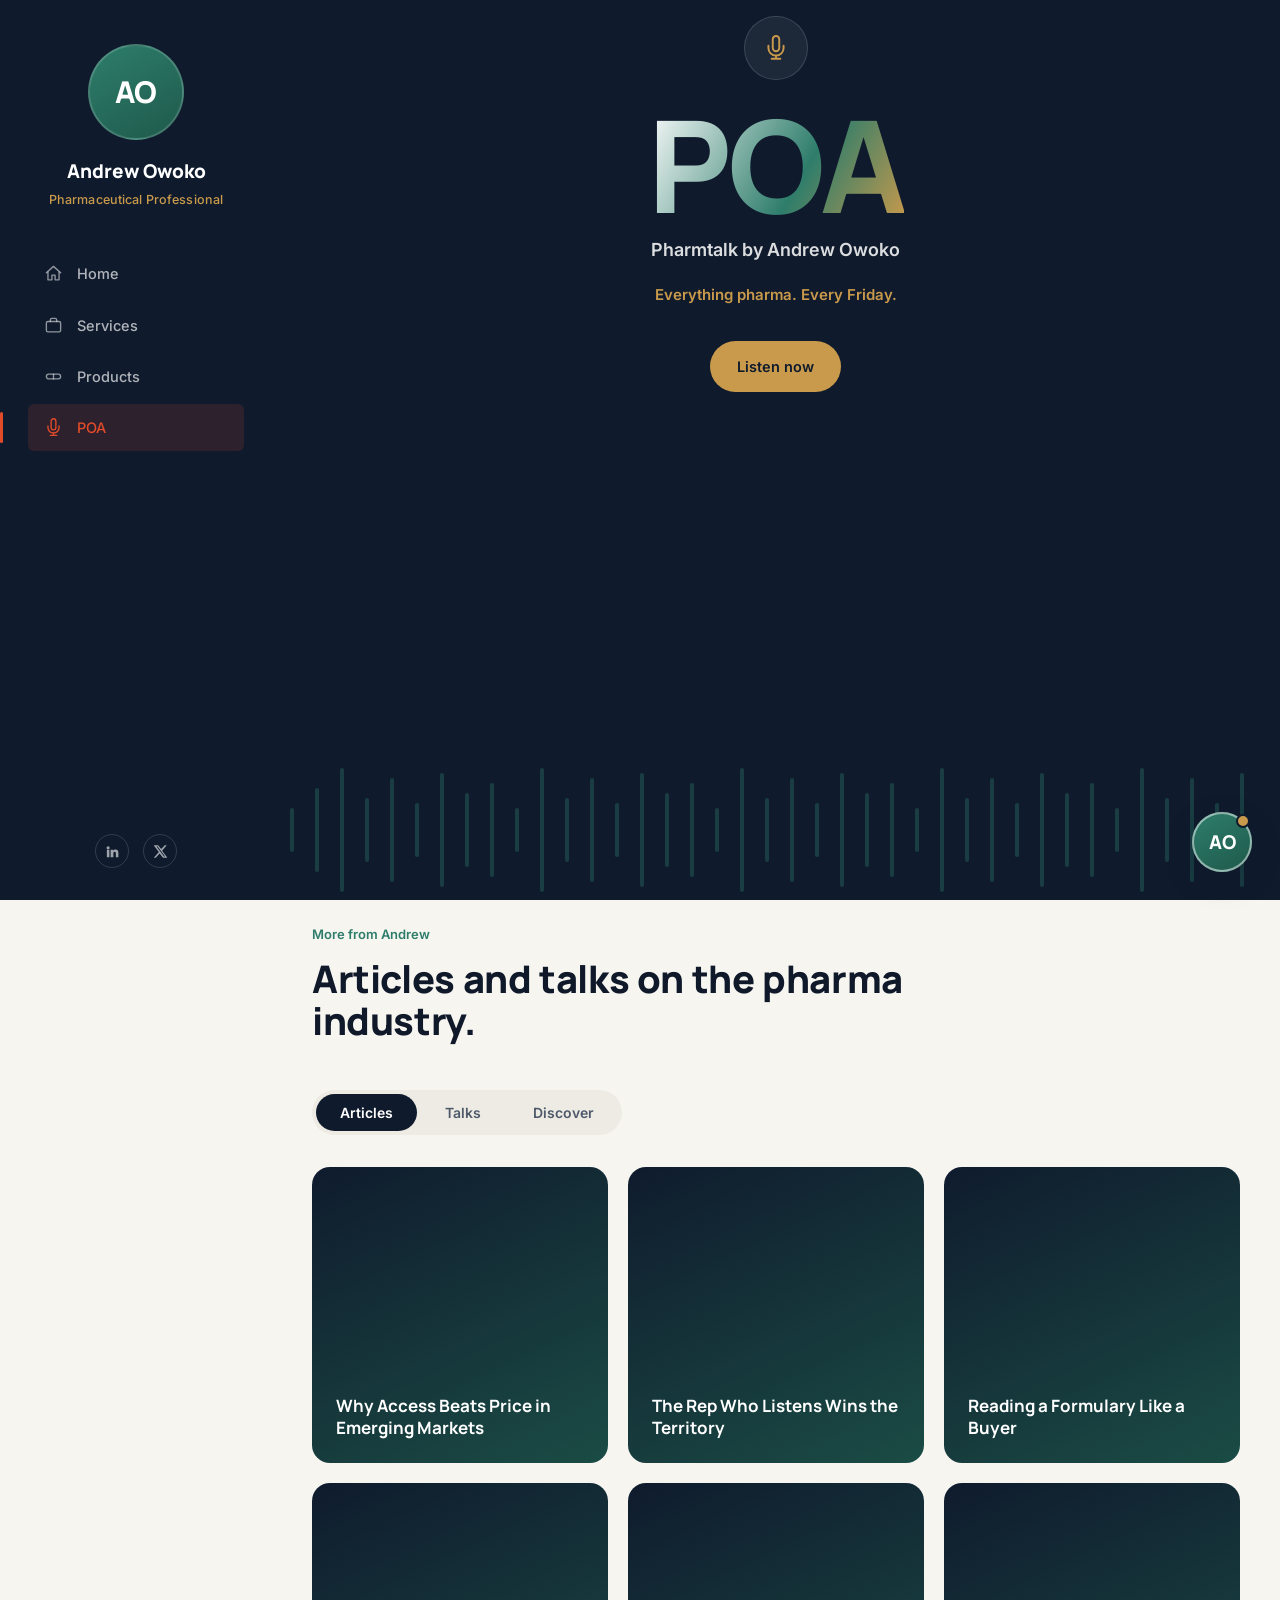
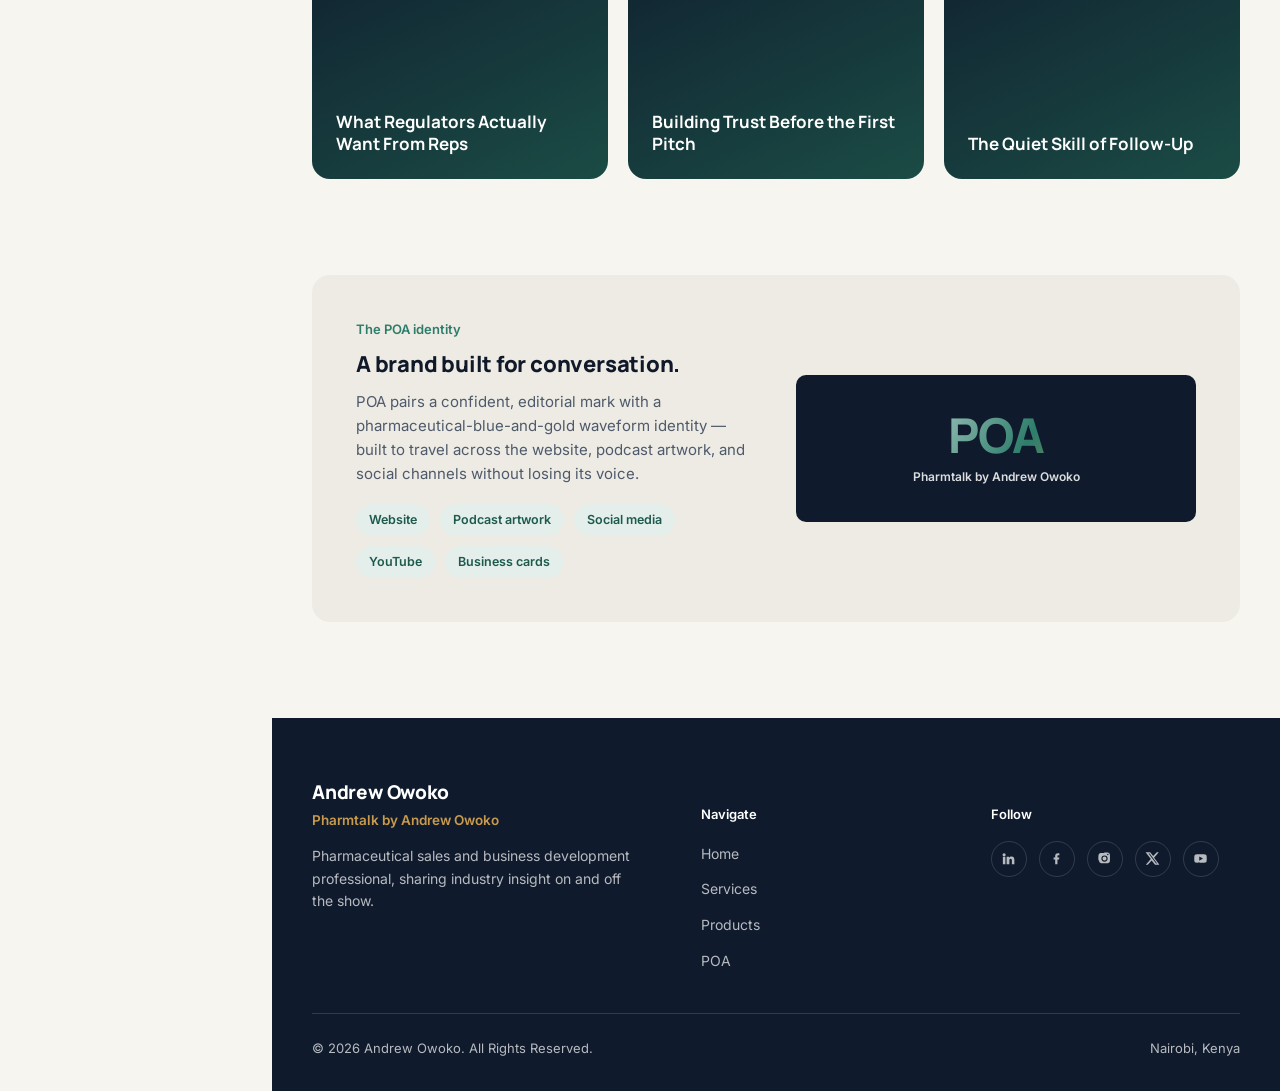
==== poa.html @ 9fa5f0b5 "first commit" ====
<!DOCTYPE html>
<html lang="en">
<head>
<meta charset="UTF-8">
<meta name="viewport" content="width=device-width, initial-scale=1.0">
<title>POA — Pharmtalk by Andrew Owoko</title>
<meta name="description" content="POA, Pharmtalk by Andrew Owoko — a weekly podcast on the pharmaceutical industry. Everything pharma, every Friday.">
<link rel="preconnect" href="https://fonts.googleapis.com">
<link rel="preconnect" href="https://fonts.gstatic.com" crossorigin>
<link href="https://fonts.googleapis.com/css2?family=Inter:wght@400;500;600;700&family=Manrope:wght@700;800&display=swap" rel="stylesheet">
<link rel="stylesheet" href="css/style.css">
</head>
<body>

<div class="app-shell">

  <header class="mobile-bar">
    <div class="mobile-id">
      <div class="avatar">AO</div>
      <span>Andrew Owoko</span>
    </div>
  </header>

  <aside class="sidebar">
    <div class="sidebar-profile">
      <div class="avatar">AO</div>
      <div class="sidebar-name">Andrew Owoko</div>
      <div class="sidebar-tagline">Pharmaceutical Professional</div>
    </div>
    <nav class="sidebar-nav" aria-label="Primary">
      <a href="index.html"><svg class="nav-icon" viewBox="0 0 24 24"><path d="M3 11l9-8 9 8"/><path d="M5 10v10h5v-6h4v6h5V10"/></svg>Home</a>
      <a href="services.html"><svg class="nav-icon" viewBox="0 0 24 24"><rect x="3" y="7" width="18" height="13" rx="2"/><path d="M8 7V5a2 2 0 012-2h4a2 2 0 012 2v2"/></svg>Services</a>
      <a href="products.html"><svg class="nav-icon" viewBox="0 0 24 24"><rect x="3" y="9" width="18" height="6" rx="3"/><line x1="12" y1="9" x2="12" y2="15"/></svg>Products</a>
      <a href="poa.html"><svg class="nav-icon" viewBox="0 0 24 24"><path d="M12 1a3 3 0 013 3v8a3 3 0 01-6 0V4a3 3 0 013-3z"/><path d="M19 10v2a7 7 0 01-14 0v-2M12 19v3M8 22h8"/></svg>POA</a>
    </nav>
    <div class="sidebar-foot">
      <a href="#" aria-label="LinkedIn"><svg viewBox="0 0 24 24" fill="currentColor"><path d="M4.98 3.5a2.5 2.5 0 11-.02 5.001A2.5 2.5 0 014.98 3.5zM3 9h4v12H3zM9 9h3.8v1.7h.05c.53-1 1.83-2.05 3.77-2.05 4.03 0 4.78 2.65 4.78 6.1V21h-4v-5.6c0-1.34-.02-3.07-1.87-3.07-1.87 0-2.16 1.46-2.16 2.97V21H9z"/></svg></a>
      <a href="#" aria-label="X"><svg viewBox="0 0 24 24" fill="currentColor"><path d="M18.9 2H22l-7.5 8.6L23 22h-7l-5.4-6.7L4.4 22H1.3l8-9.2L1 2h7.2l4.9 6.1L18.9 2zm-1.2 18h1.7L7.4 4H5.6l12.1 16z"/></svg></a>
    </div>
  </aside>

  <nav class="bottom-nav" aria-label="Primary mobile">
    <ul>
      <li><a href="index.html"><svg class="nav-icon" viewBox="0 0 24 24"><path d="M3 11l9-8 9 8"/><path d="M5 10v10h5v-6h4v6h5V10"/></svg><span>Home</span></a></li>
      <li><a href="services.html"><svg class="nav-icon" viewBox="0 0 24 24"><rect x="3" y="7" width="18" height="13" rx="2"/><path d="M8 7V5a2 2 0 012-2h4a2 2 0 012 2v2"/></svg><span>Services</span></a></li>
      <li><a href="products.html"><svg class="nav-icon" viewBox="0 0 24 24"><rect x="3" y="9" width="18" height="6" rx="3"/><line x1="12" y1="9" x2="12" y2="15"/></svg><span>Products</span></a></li>
      <li><a href="poa.html"><svg class="nav-icon" viewBox="0 0 24 24"><path d="M12 1a3 3 0 013 3v8a3 3 0 01-6 0V4a3 3 0 013-3z"/><path d="M19 10v2a7 7 0 01-14 0v-2M12 19v3M8 22h8"/></svg><span>POA</span></a></li>
    </ul>
  </nav>

  <div class="main-content">

    <!-- POA Hero -->
    <section class="poa-hero">
      <svg class="waveform-bg" viewBox="0 0 1000 140" preserveAspectRatio="none" aria-hidden="true">
        <g stroke="#2E7D6B" stroke-width="4" stroke-linecap="round">
          <line x1="20" y1="50" x2="20" y2="90"/><line x1="45" y1="30" x2="45" y2="110"/>
          <line x1="70" y1="10" x2="70" y2="130"/><line x1="95" y1="40" x2="95" y2="100"/>
          <line x1="120" y1="20" x2="120" y2="120"/><line x1="145" y1="45" x2="145" y2="95"/>
          <line x1="170" y1="15" x2="170" y2="125"/><line x1="195" y1="35" x2="195" y2="105"/>
          <line x1="220" y1="25" x2="220" y2="115"/><line x1="245" y1="50" x2="245" y2="90"/>
          <line x1="270" y1="10" x2="270" y2="130"/><line x1="295" y1="40" x2="295" y2="100"/>
          <line x1="320" y1="20" x2="320" y2="120"/><line x1="345" y1="45" x2="345" y2="95"/>
          <line x1="370" y1="15" x2="370" y2="125"/><line x1="395" y1="35" x2="395" y2="105"/>
          <line x1="420" y1="25" x2="420" y2="115"/><line x1="445" y1="50" x2="445" y2="90"/>
          <line x1="470" y1="10" x2="470" y2="130"/><line x1="495" y1="40" x2="495" y2="100"/>
          <line x1="520" y1="20" x2="520" y2="120"/><line x1="545" y1="45" x2="545" y2="95"/>
          <line x1="570" y1="15" x2="570" y2="125"/><line x1="595" y1="35" x2="595" y2="105"/>
          <line x1="620" y1="25" x2="620" y2="115"/><line x1="645" y1="50" x2="645" y2="90"/>
          <line x1="670" y1="10" x2="670" y2="130"/><line x1="695" y1="40" x2="695" y2="100"/>
          <line x1="720" y1="20" x2="720" y2="120"/><line x1="745" y1="45" x2="745" y2="95"/>
          <line x1="770" y1="15" x2="770" y2="125"/><line x1="795" y1="35" x2="795" y2="105"/>
          <line x1="820" y1="25" x2="820" y2="115"/><line x1="845" y1="50" x2="845" y2="90"/>
          <line x1="870" y1="10" x2="870" y2="130"/><line x1="895" y1="40" x2="895" y2="100"/>
          <line x1="920" y1="20" x2="920" y2="120"/><line x1="945" y1="45" x2="945" y2="95"/>
          <line x1="970" y1="15" x2="970" y2="125"/>
        </g>
      </svg>
      <div class="container reveal in">
        <div class="mic-badge">
          <svg viewBox="0 0 24 24" fill="none" stroke="currentColor" stroke-width="1.8" stroke-linecap="round" stroke-linejoin="round"><path d="M12 1a3 3 0 013 3v8a3 3 0 01-6 0V4a3 3 0 013-3z"/><path d="M19 10v2a7 7 0 01-14 0v-2M12 19v3M8 22h8"/></svg>
        </div>
        <div class="poa-mark">POA</div>
        <div class="poa-sub">Pharmtalk by Andrew Owoko</div>
        <div class="poa-tagline">Everything pharma. Every Friday.</div>
        <a href="#content-hub" class="btn btn-gold">Listen now</a>
      </div>
    </section>

    <!-- Articles & Talks -->
    <section class="content-hub" id="content-hub">
      <div class="container">
        <div class="section-head reveal">
          <span class="eyebrow">More from Andrew</span>
          <h2>Articles and talks on the pharma industry.</h2>
        </div>

        <div class="content-tabs" role="tablist" aria-label="Content type">
          <button class="tab-btn active" data-tab="articles" role="tab" aria-selected="true">Articles</button>
          <button class="tab-btn" data-tab="talks" role="tab" aria-selected="false">Talks</button>
          <button class="tab-btn" data-tab="discover" role="tab" aria-selected="false">Discover</button>
        </div>

        <div class="content-panel" data-panel="articles">
          <div class="content-grid">
            <button class="content-card" type="button"
              data-type="article"
              data-title="Why Access Beats Price in Emerging Markets"
              data-desc="A look at how distribution and relationships move more volume than a discount ever will, drawn from a decade of territory work across East Africa."
              data-link="#">
              <span>Why Access Beats Price in Emerging Markets</span>
            </button>
            <button class="content-card" type="button"
              data-type="article"
              data-title="The Rep Who Listens Wins the Territory"
              data-desc="Why the best pharmaceutical sales conversations start with a question, not a pitch — and how that habit compounds over a career."
              data-link="#">
              <span>The Rep Who Listens Wins the Territory</span>
            </button>
            <button class="content-card" type="button"
              data-type="article"
              data-title="Reading a Formulary Like a Buyer"
              data-desc="A practical breakdown of what procurement teams actually weigh when a new product comes up for review, and how to prepare for it."
              data-link="#">
              <span>Reading a Formulary Like a Buyer</span>
            </button>
            <button class="content-card" type="button"
              data-type="article"
              data-title="What Regulators Actually Want From Reps"
              data-desc="Common compliance missteps in the field, and a simple framework for staying well inside the lines without slowing down a launch."
              data-link="#">
              <span>What Regulators Actually Want From Reps</span>
            </button>
            <button class="content-card" type="button"
              data-type="article"
              data-title="Building Trust Before the First Pitch"
              data-desc="The groundwork that happens months before a product ever comes up in conversation with a healthcare provider."
              data-link="#">
              <span>Building Trust Before the First Pitch</span>
            </button>
            <button class="content-card" type="button"
              data-type="article"
              data-title="The Quiet Skill of Follow-Up"
              data-desc="Why disciplined, unglamorous follow-up outperforms charisma over a long enough sales cycle — and how to build the habit."
              data-link="#">
              <span>The Quiet Skill of Follow-Up</span>
            </button>
          </div>
        </div>

        <div class="content-panel" data-panel="talks" hidden>
          <div class="content-grid">
            <button class="content-card" type="button"
              data-type="video"
              data-title="Inside a Pharma Sales Call"
              data-desc="A walkthrough of what a real call with a healthcare provider looks like, from the opening question to the follow-up plan."
              data-link="https://www.youtube.com">
              <span>Inside a Pharma Sales Call</span>
            </button>
            <button class="content-card" type="button"
              data-type="video"
              data-title="Territory Planning, Step by Step"
              data-desc="How Andrew maps a territory from scratch — prioritizing accounts, setting a call cadence, and tracking what's working."
              data-link="https://www.youtube.com">
              <span>Territory Planning, Step by Step</span>
            </button>
            <button class="content-card" type="button"
              data-type="video"
              data-title="Talking to Skeptical Clinicians"
              data-desc="A candid conversation on handling pushback from healthcare providers without losing the relationship."
              data-link="https://www.youtube.com">
              <span>Talking to Skeptical Clinicians</span>
            </button>
            <button class="content-card" type="button"
              data-type="video"
              data-title="Launch Week: What Really Happens"
              data-desc="Behind the scenes of a product launch week — the planning, the surprises, and what Andrew would do differently next time."
              data-link="https://www.youtube.com">
              <span>Launch Week: What Really Happens</span>
            </button>
            <button class="content-card" type="button"
              data-type="video"
              data-title="Objection Handling in the Field"
              data-desc="Role-played objections and honest responses, recorded live with a guest sales trainer from the pharma industry."
              data-link="https://www.youtube.com">
              <span>Objection Handling in the Field</span>
            </button>
            <button class="content-card" type="button"
              data-type="video"
              data-title="A Year in Pharma Sales"
              data-desc="Andrew reflects on a full year of territory work — the numbers, the lessons, and what changes heading into next year."
              data-link="https://www.youtube.com">
              <span>A Year in Pharma Sales</span>
            </button>
          </div>
        </div>

        <div class="content-panel" data-panel="discover" hidden>
          <div class="content-grid">
            <button class="content-card" type="button"
              data-type="discover"
              data-title="The Making of Pharmtalk"
              data-desc="How a weekly conversation about pharmaceutical sales turned into POA — the idea, the first episode, and what's changed since."
              data-link="#">
              <span>The Making of Pharmtalk</span>
            </button>
            <button class="content-card" type="button"
              data-type="discover"
              data-title="Meet the Guests"
              data-desc="A running list of the clinicians, distributors, and industry leaders who've joined Andrew on the show so far."
              data-link="#">
              <span>Meet the Guests</span>
            </button>
            <button class="content-card" type="button"
              data-type="discover"
              data-title="Behind the Mic"
              data-desc="A look at how each episode comes together — from topic selection to recording to what gets left on the cutting room floor."
              data-link="#">
              <span>Behind the Mic</span>
            </button>
            <button class="content-card" type="button"
              data-type="discover"
              data-title="Listener Questions, Answered"
              data-desc="Andrew responds to the questions that come in most often from listeners working in pharmaceutical sales themselves."
              data-link="#">
              <span>Listener Questions, Answered</span>
            </button>
            <button class="content-card" type="button"
              data-type="discover"
              data-title="POA Community Highlights"
              data-desc="Notable conversations and moments shared by the POA community across LinkedIn and X over the past few months."
              data-link="#">
              <span>POA Community Highlights</span>
            </button>
            <button class="content-card" type="button"
              data-type="discover"
              data-title="What's Next for POA"
              data-desc="A preview of upcoming topics, guests, and formats Andrew is planning to bring to the show."
              data-link="#">
              <span>What's Next for POA</span>
            </button>
          </div>
        </div>
      </div>
    </section>

    <!-- Branding -->
    <section style="padding-top:0;">
      <div class="container">
        <div class="brand-panel reveal">
          <div>
            <span class="eyebrow">The POA identity</span>
            <h3>A brand built for conversation.</h3>
            <p>POA pairs a confident, editorial mark with a pharmaceutical-blue-and-gold waveform identity — built to travel across the website, podcast artwork, and social channels without losing its voice.</p>
            <div class="brand-channels">
              <span>Website</span><span>Podcast artwork</span><span>Social media</span><span>YouTube</span><span>Business cards</span>
            </div>
          </div>
          <div class="brand-mark-block">
            <div class="poa-mark">POA</div>
            <div class="poa-sub">Pharmtalk by Andrew Owoko</div>
          </div>
        </div>
      </div>
    </section>

  </div>
</div>

<footer class="site-footer">
  <div class="container">
    <div class="footer-grid">
      <div class="footer-brand">
        <h3>Andrew Owoko</h3>
        <span class="footer-poa">Pharmtalk by Andrew Owoko</span>
        <p>Pharmaceutical sales and business development professional, sharing industry insight on and off the show.</p>
      </div>
      <div class="footer-col">
        <h5>Navigate</h5>
        <ul>
          <li><a href="index.html">Home</a></li>
          <li><a href="services.html">Services</a></li>
          <li><a href="products.html">Products</a></li>
          <li><a href="poa.html">POA</a></li>
        </ul>
      </div>
      <div class="footer-col">
        <h5>Follow</h5>
        <div class="footer-social">
          <a href="#" aria-label="LinkedIn"><svg viewBox="0 0 24 24" fill="currentColor"><path d="M4.98 3.5a2.5 2.5 0 11-.02 5.001A2.5 2.5 0 014.98 3.5zM3 9h4v12H3zM9 9h3.8v1.7h.05c.53-1 1.83-2.05 3.77-2.05 4.03 0 4.78 2.65 4.78 6.1V21h-4v-5.6c0-1.34-.02-3.07-1.87-3.07-1.87 0-2.16 1.46-2.16 2.97V21H9z"/></svg></a>
          <a href="#" aria-label="Facebook"><svg viewBox="0 0 24 24" fill="currentColor"><path d="M13.5 21v-7.5H16l.5-3.2h-3V8.2c0-.93.26-1.56 1.6-1.56H16.6V3.8C16.3 3.76 15.3 3.68 14.1 3.68c-2.5 0-4.2 1.53-4.2 4.33v2.3H7.3v3.2h2.6V21z"/></svg></a>
          <a href="#" aria-label="Instagram"><svg viewBox="0 0 24 24" fill="currentColor"><path d="M12 2.2c2.7 0 3 0 4.1.06 1 .05 1.7.2 2.1.36.5.2.9.44 1.3.85.4.4.65.8.85 1.3.16.4.32 1.06.36 2.1.06 1.1.06 1.4.06 4.1s0 3-.06 4.1c-.05 1-.2 1.7-.36 2.1-.2.5-.44.9-.85 1.3-.4.4-.8.65-1.3.85-.4.16-1.06.32-2.1.36-1.1.06-1.4.06-4.1.06s-3 0-4.1-.06c-1-.05-1.7-.2-2.1-.36-.5-.2-.9-.44-1.3-.85-.4-.4-.65-.8-.85-1.3-.16-.4-.32-1.06-.36-2.1C2.2 15 2.2 14.7 2.2 12s0-3 .06-4.1c.05-1 .2-1.7.36-2.1.2-.5.44-.9.85-1.3.4-.4.8-.65 1.3-.85.4-.16 1.06-.32 2.1-.36C7.9 3.2 8.2 3.2 11 3.2zM12 7a5 5 0 100 10 5 5 0 000-10zm0 8.2a3.2 3.2 0 110-6.4 3.2 3.2 0 010 6.4zm5.2-8.4a1.17 1.17 0 100-2.33 1.17 1.17 0 000 2.33z"/></svg></a>
          <a href="#" aria-label="X"><svg viewBox="0 0 24 24" fill="currentColor"><path d="M18.9 2H22l-7.5 8.6L23 22h-7l-5.4-6.7L4.4 22H1.3l8-9.2L1 2h7.2l4.9 6.1L18.9 2zm-1.2 18h1.7L7.4 4H5.6l12.1 16z"/></svg></a>
          <a href="#" aria-label="YouTube"><svg viewBox="0 0 24 24" fill="currentColor"><path d="M22 12s0-3.3-.4-4.8c-.24-.86-.9-1.53-1.76-1.77C18.3 5 12 5 12 5s-6.3 0-7.84.42c-.86.24-1.52.91-1.76 1.77C2 8.7 2 12 2 12s0 3.3.4 4.8c.24.86.9 1.5 1.76 1.75C5.7 19 12 19 12 19s6.3 0 7.84-.43a2.4 2.4 0 001.76-1.76C22 15.3 22 12 22 12zM10 15.4V8.6l6 3.4z"/></svg></a>
        </div>
      </div>
    </div>
    <div class="footer-bottom">
      <span>© 2026 Andrew Owoko. All Rights Reserved.</span>
      <span>Nairobi, Kenya</span>
    </div>
  </div>
</footer>


<!-- Chat with Andrew -->
<button class="chat-bubble" data-chat-open aria-haspopup="dialog" aria-label="Chat with Andrew">
  <div class="avatar">AO</div>
  <span class="chat-bubble-dot" aria-hidden="true"></span>
</button>

<div class="chat-modal-backdrop" data-chat-backdrop>
  <div class="chat-modal" role="dialog" aria-modal="true" aria-label="Contact Andrew Owoko">
    <div class="chat-modal-header">
      <div class="avatar">AO</div>
      <div class="chat-modal-id">
        <div class="name">Andrew Owoko</div>
        <div class="status">Online</div>
      </div>
      <button class="chat-modal-close" data-chat-close aria-label="Close chat">
        <svg viewBox="0 0 24 24" fill="none" stroke="currentColor" stroke-width="2" stroke-linecap="round"><path d="M6 6l12 12M18 6L6 18"/></svg>
      </button>
    </div>
    <div class="chat-modal-body">
      <div class="chat-typing" data-chat-typing><span></span><span></span><span></span></div>
      <div class="chat-message" data-chat-message>Hi there, I trust you are well. Thank you for contacting Andrew Owoko.</div>
      <div class="chat-actions" data-chat-actions>
        <a class="chat-action" href="tel:+254700000000">
          <span class="chat-action-icon"><svg viewBox="0 0 24 24"><path d="M22 16.9v3a2 2 0 01-2.2 2 19.8 19.8 0 01-8.6-3.1 19.5 19.5 0 01-6-6A19.8 19.8 0 012.1 4.2 2 2 0 014.1 2h3a2 2 0 012 1.7c.1 1 .3 2 .6 2.9a2 2 0 01-.4 2.1L8.1 9.9a16 16 0 006 6l1.2-1.2a2 2 0 012.1-.4c.9.3 1.9.5 2.9.6a2 2 0 011.7 2z"/></svg></span>
          Call me
        </a>
        <a class="chat-action" href="mailto:malwike.tech@gmail.com">
          <span class="chat-action-icon"><svg viewBox="0 0 24 24"><rect x="2" y="4" width="20" height="16" rx="2"/><path d="M2 7l10 6 10-6"/></svg></span>
          Email me
        </a>
        <a class="chat-action" href="https://wa.me/254700000000" target="_blank" rel="noopener">
          <span class="chat-action-icon"><svg viewBox="0 0 24 24"><path d="M21 11.5a8.5 8.5 0 01-12.4 7.6L3 20l1-5.4A8.5 8.5 0 1121 11.5z"/><path d="M8.5 9.5c.3 2.8 2.7 5.2 5.5 5.5"/></svg></span>
          WhatsApp me
        </a>
      </div>
    </div>
  </div>
</div>

<!-- Article / Talk modal -->
<div class="content-modal-backdrop" data-content-backdrop>
  <div class="content-modal" role="dialog" aria-modal="true" aria-label="Content details">
    <button class="content-modal-close" data-content-close aria-label="Close">
      <svg viewBox="0 0 24 24" fill="none" stroke="currentColor" stroke-width="2" stroke-linecap="round"><path d="M6 6l12 12M18 6L6 18"/></svg>
    </button>
    <div class="content-modal-media">
      <svg viewBox="0 0 24 24" fill="none" stroke="currentColor" stroke-width="1.4" stroke-linecap="round" stroke-linejoin="round"><path d="M12 1a3 3 0 013 3v8a3 3 0 01-6 0V4a3 3 0 013-3z"/><path d="M19 10v2a7 7 0 01-14 0v-2M12 19v3M8 22h8"/></svg>
    </div>
    <div class="content-modal-body">
      <span class="content-modal-tag" data-content-tag></span>
      <h3 data-content-title></h3>
      <p data-content-desc></p>
      <a class="btn btn-primary" data-content-link href="#" target="_blank" rel="noopener"><span data-content-cta></span></a>
    </div>
  </div>
</div>

<script src="js/script.js"></script>
</body>
</html>
---- css/style.css ----
/* =========================================================
   Andrew Owoko — Personal Brand Portfolio
   Design tokens
   ========================================================= */
:root{
  --navy: #0F1B2D;
  --navy-soft: #16273F;
  --paper: #F6F5F0;
  --paper-dim: #EDEBE3;
  --ink: #10192A;
  --ink-soft: #4E5A6B;
  --ink-faint: #8A93A3;
  --teal: #2E7D6B;
  --teal-deep: #1E5A4C;
  --teal-tint: #E4EFEC;
  --gold: #C99A4B;
  --gold-tint: #F3E7D2;
  --active: #E14B2A;
  --line: #E1DED4;
  --line-on-navy: rgba(255,255,255,.14);
  --white: #FFFFFF;

  --font-display: 'Manrope', -apple-system, BlinkMacSystemFont, sans-serif;
  --font-body: 'Inter', -apple-system, BlinkMacSystemFont, sans-serif;

  --nav-w: 272px;
  --radius-s: 6px;
  --radius-m: 10px;
  --radius-l: 18px;
  --shadow-card: 0 1px 2px rgba(16,25,42,.04), 0 8px 24px rgba(16,25,42,.06);
  --ease: cubic-bezier(.4,0,.2,1);
}

*, *::before, *::after{ box-sizing: border-box; }
html{ scroll-behavior: smooth; }
@media (prefers-reduced-motion: reduce){
  html{ scroll-behavior: auto; }
  *, *::before, *::after{ animation-duration: 0.01ms !important; animation-iteration-count: 1 !important; transition-duration: 0.01ms !important; }
}

body{
  margin: 0;
  background: var(--paper);
  color: var(--ink);
  font-family: var(--font-body);
  font-size: 16px;
  line-height: 1.6;
  -webkit-font-smoothing: antialiased;
}

img{ max-width: 100%; display: block; }
a{ color: inherit; text-decoration: none; }
ul{ list-style: none; margin: 0; padding: 0; }
button{ font-family: inherit; cursor: pointer; }
h1,h2,h3,h4{
  font-family: var(--font-display);
  font-weight: 800;
  line-height: 1.12;
  margin: 0;
  letter-spacing: -0.01em;
}
p{ margin: 0; }

:focus-visible{
  outline: 2px solid var(--teal);
  outline-offset: 3px;
}

.container{
  max-width: 1120px;
  margin: 0 auto;
  padding: 0 40px;
}

/* =========================================================
   Layout shell: right-hand sidebar + content column
   ========================================================= */
.app-shell{
  min-height: 100vh;
}

.main-content{
  margin-left: var(--nav-w);
}

/* ---------- Sidebar ---------- */
.sidebar{
  position: fixed;
  top: 0;
  left: 0;
  width: var(--nav-w);
  height: 100vh;
  background: var(--navy);
  color: var(--white);
  display: flex;
  flex-direction: column;
  align-items: center;
  padding: 44px 28px 32px;
  z-index: 200;
}

.sidebar-profile{
  text-align: center;
  margin-bottom: 40px;
}

.avatar{
  width: 96px;
  height: 96px;
  border-radius: 50%;
  margin: 0 auto 16px;
  background: linear-gradient(150deg, var(--teal) 0%, var(--teal-deep) 100%);
  display: flex;
  align-items: center;
  justify-content: center;
  font-family: var(--font-display);
  font-weight: 800;
  font-size: 30px;
  color: var(--white);
  border: 2px solid rgba(255,255,255,.16);
  overflow: hidden;
}
.avatar img{ width: 100%; height: 100%; object-fit: cover; }

.sidebar-name{
  font-family: var(--font-display);
  font-weight: 800;
  font-size: 19px;
  margin-bottom: 4px;
}
.sidebar-tagline{
  font-size: 12.5px;
  color: var(--gold);
  font-weight: 500;
  letter-spacing: .01em;
}

.sidebar-nav{
  width: 100%;
  display: flex;
  flex-direction: column;
  gap: 4px;
}
.sidebar-nav a{
  display: flex;
  align-items: center;
  gap: 14px;
  padding: 12px 16px;
  border-radius: var(--radius-s);
  font-family: var(--font-body);
  font-size: 14.5px;
  font-weight: 500;
  color: rgba(255,255,255,.68);
  transition: background .2s var(--ease), color .2s var(--ease);
  position: relative;
}
.sidebar-nav a:hover{
  color: var(--white);
  background: rgba(255,255,255,.06);
}
.sidebar-nav a.active{
  color: var(--active);
  background: rgba(225,75,42,.14);
}
.sidebar-nav a.active::before{
  content: "";
  position: absolute;
  left: -28px;
  top: 8px;
  bottom: 8px;
  width: 3px;
  background: var(--active);
  border-radius: 2px;
}
.sidebar-nav .nav-icon{
  width: 19px; height: 19px;
  flex-shrink: 0;
  stroke: currentColor;
  fill: none;
  stroke-width: 1.7;
  stroke-linecap: round;
  stroke-linejoin: round;
  opacity: .8;
}
.sidebar-nav a.active .nav-icon{ stroke: var(--active); opacity: 1; }

.sidebar-foot{
  margin-top: auto;
  padding-top: 28px;
  display: flex;
  gap: 14px;
}
.sidebar-foot a{
  width: 34px; height: 34px;
  border-radius: 50%;
  border: 1px solid var(--line-on-navy);
  display: flex; align-items: center; justify-content: center;
  color: rgba(255,255,255,.6);
  transition: all .2s var(--ease);
}
.sidebar-foot a:hover{
  color: var(--white);
  border-color: var(--teal);
  background: rgba(46,125,107,.2);
}
.sidebar-foot svg{ width: 15px; height: 15px; }

/* ---------- Mobile top bar ---------- */
.mobile-bar{
  display: none;
  position: fixed;
  top: 0; left: 0; right: 0;
  height: 64px;
  background: var(--navy);
  color: var(--white);
  align-items: center;
  justify-content: space-between;
  padding: 0 20px;
  z-index: 250;
}
.mobile-bar .mobile-id{
  display: flex; align-items: center; gap: 10px;
  font-size: 14px; font-weight: 600;
}
.mobile-bar .avatar{
  width: 34px; height: 34px; font-size: 13px; margin: 0;
}
.mobile-bar .sidebar-tagline{ display: none; }

/* ---------- Mobile static bottom navigation ---------- */
.bottom-nav{
  display: none;
  position: fixed;
  left: 0; right: 0; bottom: 0;
  background: var(--navy);
  border-top: 1px solid var(--line-on-navy);
  z-index: 250;
  padding-bottom: env(safe-area-inset-bottom, 0);
}
.bottom-nav ul{
  display: flex;
  justify-content: space-around;
  align-items: center;
  width: 100%;
  padding: 6px 6px 0;
}
.bottom-nav a{
  display: flex;
  flex-direction: column;
  align-items: center;
  justify-content: center;
  gap: 4px;
  padding: 8px 14px 12px;
  color: rgba(255,255,255,.6);
  font-family: var(--font-body);
  font-size: 11px;
  font-weight: 600;
  letter-spacing: .01em;
}
.bottom-nav a.active{ color: var(--active); }
.bottom-nav .nav-icon{
  width: 21px; height: 21px;
  stroke: currentColor;
  fill: none;
  stroke-width: 1.7;
  stroke-linecap: round;
  stroke-linejoin: round;
}
.bottom-nav a.active .nav-icon{ stroke: var(--active); }

@media (max-width: 900px){
  .mobile-bar{ display: flex; }
  .bottom-nav{ display: block; }
  .sidebar{ display: none; }
  .main-content{ margin-left: 0; padding-top: 64px; padding-bottom: 78px; }
}

/* =========================================================
   Buttons
   ========================================================= */
.btn{
  display: inline-flex;
  align-items: center;
  gap: 8px;
  padding: 13px 26px;
  border-radius: 999px;
  font-size: 14.5px;
  font-weight: 600;
  border: 1px solid transparent;
  transition: transform .2s var(--ease), background .2s var(--ease), border-color .2s var(--ease), color .2s var(--ease);
  white-space: nowrap;
}
.btn:hover{ transform: translateY(-2px); }
.btn-primary{
  background: var(--teal);
  color: var(--white);
}
.btn-primary:hover{ background: var(--teal-deep); }
.btn-ghost{
  background: transparent;
  border-color: var(--line-on-navy);
  color: var(--white);
}
.btn-ghost:hover{ border-color: var(--white); }
.btn-ghost.on-light{
  border-color: var(--line);
  color: var(--ink);
}
.btn-ghost.on-light:hover{ border-color: var(--ink); }
.btn-gold{
  background: var(--gold);
  color: var(--navy);
}
.btn-gold:hover{ background: #b8863a; }
.btn-sm{ padding: 9px 18px; font-size: 13px; }

/* =========================================================
   Eyebrow / section heading pattern
   ========================================================= */
.eyebrow{
  font-size: 13px;
  font-weight: 600;
  color: var(--teal);
  margin-bottom: 12px;
  display: block;
}
.eyebrow.on-navy{ color: var(--gold); }

.section-head{
  max-width: 620px;
  margin-bottom: 48px;
}
.section-head h2{ font-size: clamp(28px, 3.4vw, 38px); margin-bottom: 14px; }
.section-head p{ color: var(--ink-soft); font-size: 16.5px; }

section{ padding: 96px 0; }
.about-section{ padding: 24px 0 56px; }

/* =========================================================
   Reveal-on-scroll (single orchestrated pattern)
   ========================================================= */
.reveal{
  opacity: 0;
  transform: translateY(18px);
  transition: opacity .7s var(--ease), transform .7s var(--ease);
}
.reveal.in{ opacity: 1; transform: translateY(0); }

/* =========================================================
   HOME — Hero
   ========================================================= */
.hero{
  background: var(--navy);
  color: var(--white);
  position: relative;
  overflow: hidden;
  padding: 16px 0 48px;
  display: flex;
  flex-direction: column;
  justify-content: flex-start;
  box-sizing: border-box;
}
@media (max-width: 900px){
  .hero{
    background:
      radial-gradient(circle at 82% 14%, rgba(46,125,107,.55), transparent 46%),
      radial-gradient(circle at 8% 88%, rgba(201,154,75,.26), transparent 42%),
      linear-gradient(165deg, #16273f 0%, #0f1b2d 60%, #0a141f 100%);
    background-size: cover;
    background-position: center;
    padding: 6px 0 14px;
  }
}
.hero::after{
  content: "";
  position: absolute;
  left: -10%; bottom: -30%;
  width: 60%; height: 80%;
  background: radial-gradient(circle, rgba(46,125,107,.35), transparent 70%);
  pointer-events: none;
}
.hero-grid{
  position: relative;
  z-index: 1;
  display: grid;
  grid-template-columns: 1.15fr .85fr;
  gap: 56px;
  align-items: start;
}
@media (max-width: 900px){
  .hero-grid{
    display: flex;
    flex-wrap: wrap;
    align-items: flex-start;
    gap: 14px;
  }
  .hero-copy{ flex: 1; min-width: 0; }
}
.hero-portrait-group{
  display: flex;
  flex-direction: column;
  gap: 18px;
}
@media (max-width: 900px){
  .hero-portrait-group{ display: none; }
}
.hero-kicker{
  font-size: 13px;
  font-weight: 600;
  color: var(--gold);
  margin-bottom: 18px;
}
.hero h1{
  font-size: clamp(38px, 5vw, 58px);
  margin-bottom: 20px;
}
.hero h1 em{
  font-style: normal;
  color: var(--teal);
  -webkit-text-fill-color: currentColor;
}
.hero-lede{
  font-size: 18px;
  color: rgba(255,255,255,.72);
  max-width: 520px;
  margin-bottom: 24px;
}
/* CTA "tablet" — three medicinal-colored segments in one row */
.cta-tablet{
  display: flex;
  border-radius: 999px;
  overflow: hidden;
  box-shadow: 0 12px 30px rgba(0,0,0,.28);
  width: 100%;
}
.hero-ctas-mobile{ display: none; }
.hero-avatar-mobile{ display: none; }
@media (max-width: 900px){
  .hero-ctas-mobile{
    display: flex;
    flex-basis: 100%;
    margin-top: 6px;
  }
}
.med-pill-btn{
  flex: 1;
  text-align: center;
  padding: 15px 8px;
  font-family: var(--font-body);
  font-size: 12.5px;
  font-weight: 700;
  letter-spacing: .01em;
  white-space: nowrap;
  overflow: hidden;
  text-overflow: ellipsis;
  border-right: 1px solid rgba(255,255,255,.2);
  transition: filter .2s var(--ease);
}
.med-pill-btn:last-child{ border-right: none; }
.med-pill-btn:hover{ filter: brightness(1.08); }
.med-teal{ background: var(--teal); color: var(--white); }
.med-blue{ background: #3E6FA8; color: var(--white); }
.med-cream{ background: var(--gold-tint); color: var(--navy); }
.hero-pulse{
  height: 60px;
  margin-bottom: 8px;
}
.hero-pulse svg{ width: 100%; height: 100%; display: block; }
.pulse-path{
  fill: none;
  stroke: var(--teal);
  stroke-width: 2;
  stroke-linecap: round;
  stroke-linejoin: round;
  stroke-dasharray: 900;
  stroke-dashoffset: 900;
  animation: draw 2.4s var(--ease) .3s forwards;
}
@keyframes draw{ to{ stroke-dashoffset: 0; } }

.hero-portrait{
  position: relative;
  justify-self: center;
  margin-top: 4px;
}

.portrait-frame{
  width: 300px;
  height: 360px;
  border-radius: var(--radius-l);
  background: linear-gradient(155deg, var(--teal) 0%, var(--navy-soft) 65%);
  border: 1px solid var(--line-on-navy);
  display: flex;
  align-items: center;
  justify-content: center;
  position: relative;
  overflow: hidden;
}
.portrait-frame .initials{
  font-family: var(--font-display);
  font-weight: 800;
  font-size: 96px;
  color: rgba(255,255,255,.9);
}
.portrait-tag{
  position: absolute;
  left: -18px;
  bottom: 28px;
  background: var(--paper);
  color: var(--ink);
  padding: 14px 18px;
  border-radius: var(--radius-m);
  box-shadow: var(--shadow-card);
  font-size: 13px;
  font-weight: 600;
  display: flex;
  align-items: center;
  gap: 10px;
}
.portrait-tag .dot{
  width: 8px; height: 8px; border-radius: 50%;
  background: var(--teal);
}

/* Stats strip */
.stats-strip{
  background: var(--paper);
  border-bottom: 1px solid var(--line);
}
.stats-grid{
  display: grid;
  grid-template-columns: repeat(4, 1fr);
  gap: 32px;
  padding: 32px 0;
}
.stat{
  text-align: left;
  border-left: 2px solid var(--line);
  padding-left: 18px;
}
.stat-num{
  font-family: var(--font-display);
  font-weight: 800;
  font-size: 38px;
  color: var(--navy);
  display: block;
}
.stat-label{
  font-size: 13.5px;
  color: var(--ink-soft);
  margin-top: 4px;
}

/* About */
.about-grid{
  display: grid;
  grid-template-columns: .8fr 1.2fr;
  gap: 64px;
  align-items: start;
}
.about-card{
  background: var(--white);
  border: 1px solid var(--line);
  border-radius: var(--radius-l);
  padding: 32px;
}
.about-card h3{ font-size: 18px; margin-bottom: 6px; }
.about-card p{ color: var(--ink-soft); font-size: 14.5px; }
.about-list{ display: flex; flex-direction: column; gap: 22px; }
.about-list li{ display: flex; gap: 16px; }
.about-list .num{
  font-family: var(--font-display);
  font-weight: 800;
  color: var(--teal);
  font-size: 15px;
  min-width: 26px;
}
.about-list h4{ font-size: 15.5px; margin-bottom: 4px; }
.about-list p{ color: var(--ink-soft); font-size: 14.5px; }

.about-body p + p{ margin-top: 16px; }
.about-body p{ color: var(--ink-soft); font-size: 16px; }

/* Preview band linking to POA */
.poa-preview{
  background: var(--navy);
  color: var(--white);
  border-radius: var(--radius-l);
  padding: 48px;
  display: grid;
  grid-template-columns: 1fr auto;
  align-items: center;
  gap: 24px;
  position: relative;
  overflow: hidden;
}
.poa-preview .waveform{
  position: absolute;
  right: 24px; bottom: 0; top: 0;
  width: 40%;
  opacity: .5;
}
.poa-preview h3{ font-size: 26px; margin-bottom: 10px; }
.poa-preview p{ color: rgba(255,255,255,.68); max-width: 420px; }

/* =========================================================
   SERVICES page
   ========================================================= */
.page-hero{
  background: var(--navy);
  color: var(--white);
  padding: 16px 0 72px;
  min-height: 100vh;
  display: flex;
  flex-direction: column;
  justify-content: flex-start;
  box-sizing: border-box;
}
.page-hero .eyebrow{ color: var(--gold); }
.page-hero h1{ font-size: clamp(32px, 4.2vw, 46px); margin-bottom: 16px; max-width: 700px; }
.page-hero p{ color: rgba(255,255,255,.7); max-width: 560px; font-size: 17px; }

.services-grid{
  display: grid;
  grid-template-columns: repeat(3, 1fr);
  gap: 24px;
}
.service-card{
  background: var(--white);
  border: 1px solid var(--line);
  border-radius: var(--radius-l);
  padding: 32px 28px;
  transition: transform .25s var(--ease), box-shadow .25s var(--ease), border-color .25s var(--ease);
}
.service-card:hover{
  transform: translateY(-5px);
  box-shadow: var(--shadow-card);
  border-color: var(--teal);
}
.service-icon{
  width: 48px; height: 48px;
  border-radius: var(--radius-m);
  background: var(--teal-tint);
  display: flex; align-items: center; justify-content: center;
  margin-bottom: 22px;
}
.service-icon svg{ width: 24px; height: 24px; stroke: var(--teal-deep); }
.service-card h3{ font-size: 18px; margin-bottom: 10px; }
.service-card p{ color: var(--ink-soft); font-size: 14.5px; margin-bottom: 20px; }
.service-link{
  font-size: 13.5px;
  font-weight: 600;
  color: var(--teal-deep);
  display: inline-flex;
  align-items: center;
  gap: 6px;
}
.service-link svg{ width: 14px; height: 14px; transition: transform .2s var(--ease); }
.service-card:hover .service-link svg{ transform: translateX(3px); }

.process-strip{
  background: var(--paper-dim);
}
.process-row{
  display: grid;
  grid-template-columns: repeat(4, 1fr);
  gap: 28px;
}
.process-step{ border-top: 2px solid var(--line); padding-top: 18px; }
.process-step .step-idx{
  font-family: var(--font-display);
  font-weight: 800;
  color: var(--teal);
  font-size: 14px;
  margin-bottom: 10px;
  display: block;
}
.process-step h4{ font-size: 15.5px; margin-bottom: 6px; }
.process-step p{ font-size: 13.5px; color: var(--ink-soft); }

/* =========================================================
   PRODUCTS page
   ========================================================= */
.filter-bar{
  display: flex;
  gap: 10px;
  flex-wrap: wrap;
  margin-bottom: 40px;
}
.filter-btn{
  background: var(--white);
  border: 1px solid var(--line);
  padding: 9px 18px;
  border-radius: 999px;
  font-size: 13.5px;
  font-weight: 600;
  color: var(--ink-soft);
  transition: all .2s var(--ease);
}
.filter-btn:hover{ border-color: var(--teal); color: var(--ink); }
.filter-btn.active{
  background: var(--navy);
  border-color: var(--navy);
  color: var(--white);
}

.products-grid{
  display: grid;
  grid-template-columns: repeat(3, 1fr);
  gap: 24px;
}
.product-card{
  background: var(--white);
  border: 1px solid var(--line);
  border-radius: var(--radius-l);
  overflow: hidden;
  transition: opacity .3s var(--ease), transform .35s var(--ease), box-shadow .25s var(--ease);
}
.product-card:hover{ box-shadow: var(--shadow-card); transform: translateY(-4px); }
.product-card.hidden{ display: none; }
.product-media{
  height: 160px;
  background: linear-gradient(155deg, var(--teal-tint), var(--paper-dim));
  display: flex; align-items: center; justify-content: center;
  position: relative;
}
.product-media svg{ width: 46px; height: 46px; stroke: var(--teal-deep); }
.product-cat-tag{
  position: absolute; top: 14px; left: 14px;
  background: var(--white);
  font-size: 11.5px;
  font-weight: 600;
  color: var(--teal-deep);
  padding: 5px 11px;
  border-radius: 999px;
}
.product-body{ padding: 22px 24px 26px; }
.product-body h3{ font-size: 17px; margin-bottom: 6px; }
.product-body .product-desc{ color: var(--ink-soft); font-size: 14px; margin-bottom: 14px; }
.product-benefits{ display: flex; flex-wrap: wrap; gap: 6px; margin-bottom: 20px; }
.product-benefits span{
  font-size: 11.5px;
  color: var(--ink-soft);
  background: var(--paper-dim);
  padding: 4px 10px;
  border-radius: 999px;
}
.product-view{
  font-size: 13.5px;
  font-weight: 600;
  color: var(--teal-deep);
  display: inline-flex;
  align-items: center;
  gap: 6px;
}

/* =========================================================
   POA page
   ========================================================= */
.poa-hero{
  background: var(--navy);
  color: var(--white);
  padding: 16px 0 80px;
  position: relative;
  overflow: hidden;
  text-align: center;
  min-height: 100vh;
  display: flex;
  flex-direction: column;
  justify-content: flex-start;
  box-sizing: border-box;
}
.poa-hero .waveform-bg{
  position: absolute;
  left: 0; right: 0; bottom: 0;
  height: 140px;
  opacity: .35;
}
.poa-mark{
  font-family: var(--font-display);
  font-weight: 800;
  font-size: clamp(64px, 11vw, 128px);
  letter-spacing: -.02em;
  line-height: 1;
  background: linear-gradient(120deg, var(--white), var(--teal) 60%, var(--gold));
  -webkit-background-clip: text;
  background-clip: text;
  -webkit-text-fill-color: transparent;
  position: relative;
}
.poa-sub{
  font-size: 18px;
  font-weight: 600;
  color: rgba(255,255,255,.85);
  margin-top: 8px;
}
.poa-tagline{
  font-size: 15px;
  color: var(--gold);
  font-weight: 600;
  margin-top: 18px;
}
.poa-hero .btn{ margin-top: 34px; position: relative; }

.mic-badge{
  width: 64px; height: 64px;
  margin: 0 auto 20px;
  border-radius: 50%;
  background: rgba(255,255,255,.06);
  border: 1px solid var(--line-on-navy);
  display: flex; align-items: center; justify-content: center;
  position: relative;
}
.mic-badge svg{ width: 26px; height: 26px; stroke: var(--gold); }

/* =========================================================
   Articles & Talks tabs + modal
   ========================================================= */
.content-hub{ padding-top: 24px; }
.content-tabs{
  display: inline-flex;
  gap: 4px;
  padding: 4px;
  background: var(--paper-dim);
  border-radius: 999px;
  margin-bottom: 32px;
}
.tab-btn{
  border: none;
  background: transparent;
  padding: 10px 24px;
  border-radius: 999px;
  font-size: 14px;
  font-weight: 600;
  color: var(--ink-soft);
  transition: background .2s var(--ease), color .2s var(--ease);
}
.tab-btn.active{
  background: var(--navy);
  color: var(--white);
}
.content-panel[hidden]{ display: none; }
.content-grid{
  display: grid;
  grid-template-columns: repeat(3, 1fr);
  gap: 20px;
}
.content-card{
  aspect-ratio: 1;
  border: none;
  border-radius: var(--radius-l);
  background: linear-gradient(155deg, var(--navy) 0%, var(--teal-deep) 130%);
  color: var(--white);
  padding: 24px;
  display: flex;
  align-items: flex-end;
  text-align: left;
  font-family: var(--font-display);
  font-weight: 700;
  font-size: 17px;
  line-height: 1.3;
  transition: transform .25s var(--ease), box-shadow .25s var(--ease);
}
.content-card:hover{
  transform: translateY(-4px);
  box-shadow: var(--shadow-card);
}

/* Modal shared with the content-card grid */
.content-modal-backdrop{
  position: fixed; inset: 0;
  background: rgba(16,25,42,.5);
  z-index: 300;
  opacity: 0;
  visibility: hidden;
  display: flex;
  align-items: center;
  justify-content: center;
  padding: 24px;
  transition: opacity .25s var(--ease), visibility .25s;
}
.content-modal-backdrop.open{ opacity: 1; visibility: visible; }
.content-modal{
  position: relative;
  background: var(--white);
  border-radius: var(--radius-l);
  box-shadow: 0 30px 70px rgba(16,25,42,.4);
  max-width: 640px;
  width: 100%;
  display: grid;
  grid-template-columns: .85fr 1.15fr;
  overflow: hidden;
  transform: translateY(16px) scale(.98);
  transition: transform .25s var(--ease);
}
.content-modal-backdrop.open .content-modal{ transform: translateY(0) scale(1); }
.content-modal-media{
  background: linear-gradient(155deg, var(--teal) 0%, var(--navy-soft) 130%);
  display: flex;
  align-items: center;
  justify-content: center;
  min-height: 220px;
}
.content-modal-media svg{ width: 56px; height: 56px; stroke: rgba(255,255,255,.85); }
.content-modal-body{ padding: 32px; }
.content-modal-tag{
  display: inline-block;
  font-size: 12px;
  font-weight: 700;
  letter-spacing: .02em;
  color: var(--teal-deep);
  background: var(--teal-tint);
  padding: 5px 12px;
  border-radius: 999px;
  margin-bottom: 14px;
}
.content-modal-body h3{ font-size: 21px; margin-bottom: 12px; }
.content-modal-body p{ color: var(--ink-soft); font-size: 14.5px; margin-bottom: 22px; }
.content-modal-close{
  position: absolute;
  top: 14px; right: 14px;
  width: 32px; height: 32px;
  border-radius: 50%;
  border: none;
  background: rgba(16,25,42,.5);
  color: var(--white);
  display: flex; align-items: center; justify-content: center;
  z-index: 2;
}
.content-modal-close svg{ width: 14px; height: 14px; }

@media (max-width: 900px){
  .content-grid{ grid-template-columns: repeat(2, 1fr); gap: 14px; }
  .content-card{ padding: 16px; font-size: 14.5px; }
  .content-modal{ grid-template-columns: 1fr; max-height: 88vh; overflow-y: auto; }
  .content-modal-media{ min-height: 160px; }
  .content-modal-body{ padding: 24px; }
}


.brand-panel{
  background: var(--paper-dim);
  border-radius: var(--radius-l);
  padding: 44px;
  display: grid;
  grid-template-columns: 1fr 1fr;
  gap: 40px;
  align-items: center;
}
.brand-panel h3{ font-size: 22px; margin-bottom: 14px; }
.brand-panel p{ color: var(--ink-soft); font-size: 15px; margin-bottom: 10px; }
.brand-channels{ display: flex; flex-wrap: wrap; gap: 10px; margin-top: 18px; }
.brand-channels span{
  font-size: 12.5px;
  font-weight: 600;
  color: var(--teal-deep);
  background: var(--teal-tint);
  padding: 6px 13px;
  border-radius: 999px;
}
.brand-mark-block{
  background: var(--navy);
  border-radius: var(--radius-m);
  padding: 36px;
  text-align: center;
}
.brand-mark-block .poa-mark{ font-size: 48px; }
.brand-mark-block .poa-sub{ font-size: 12px; }

/* =========================================================
   Footer
   ========================================================= */
.site-footer{
  background: var(--navy);
  color: rgba(255,255,255,.7);
  padding: 64px 0 32px;
  margin-left: var(--nav-w);
}
@media (max-width: 900px){
  .site-footer{
    margin-left: 0;
    padding-bottom: calc(32px + 78px);
  }
}
.footer-grid{
  display: grid;
  grid-template-columns: 1.4fr 1fr 1fr;
  gap: 40px;
  padding-bottom: 40px;
  border-bottom: 1px solid var(--line-on-navy);
}
.footer-brand h3{ color: var(--white); font-size: 19px; margin-bottom: 6px; }
.footer-brand .footer-poa{ color: var(--gold); font-weight: 600; font-size: 13.5px; margin-bottom: 14px; display: block;}
.footer-brand p{ font-size: 14px; max-width: 320px; }
.footer-col h5{
  color: var(--white);
  font-size: 13px;
  font-weight: 600;
  margin-bottom: 16px;
}
.footer-col ul{ display: flex; flex-direction: column; gap: 10px; }
.footer-col a{ font-size: 14px; transition: color .2s var(--ease); }
.footer-col a:hover{ color: var(--white); }
.footer-social{ display: flex; gap: 12px; }
.footer-social a{
  width: 36px; height: 36px;
  border-radius: 50%;
  border: 1px solid var(--line-on-navy);
  display: flex; align-items: center; justify-content: center;
  transition: all .2s var(--ease);
}
.footer-social a:hover{ border-color: var(--teal); background: rgba(46,125,107,.2); color: var(--white); }
.footer-social svg{ width: 15px; height: 15px; }
.footer-bottom{
  display: flex;
  justify-content: space-between;
  align-items: center;
  padding-top: 24px;
  font-size: 13px;
  flex-wrap: wrap;
  gap: 12px;
}

/* =========================================================
   Chat bubble + contact modal
   ========================================================= */
.chat-bubble{
  position: fixed;
  right: 28px;
  bottom: 28px;
  width: 60px; height: 60px;
  border-radius: 50%;
  border: none;
  padding: 0;
  background: linear-gradient(150deg, var(--teal) 0%, var(--teal-deep) 100%);
  box-shadow: 0 10px 28px rgba(16,25,42,.28);
  display: flex; align-items: center; justify-content: center;
  z-index: 260;
  transition: transform .2s var(--ease), box-shadow .2s var(--ease);
}
.chat-bubble:hover{ transform: translateY(-3px); box-shadow: 0 14px 34px rgba(16,25,42,.34); }
.chat-bubble .avatar{
  width: 100%; height: 100%; margin: 0;
  border: 2px solid rgba(255,255,255,.5);
  font-size: 19px;
}
.chat-bubble-dot{
  position: absolute;
  top: 2px; right: 2px;
  width: 14px; height: 14px;
  border-radius: 50%;
  background: var(--gold);
  border: 2px solid var(--navy);
}
@media (max-width: 900px){
  .chat-bubble{ right: 16px; bottom: 92px; width: 52px; height: 52px; }
  .chat-bubble-dot{ width: 12px; height: 12px; }
}

.chat-modal-backdrop{
  position: fixed; inset: 0;
  background: rgba(16,25,42,.42);
  z-index: 270;
  opacity: 0;
  visibility: hidden;
  transition: opacity .25s var(--ease), visibility .25s;
}
.chat-modal-backdrop.open{ opacity: 1; visibility: visible; }

.chat-modal{
  position: fixed;
  right: 28px;
  bottom: 100px;
  width: 360px;
  max-width: calc(100vw - 40px);
  background: var(--white);
  border-radius: var(--radius-l);
  box-shadow: 0 24px 60px rgba(16,25,42,.35);
  z-index: 280;
  overflow: hidden;
  opacity: 0;
  visibility: hidden;
  transform: translateY(16px) scale(.98);
  transition: opacity .25s var(--ease), transform .25s var(--ease), visibility .25s;
}
.chat-modal-backdrop.open .chat-modal{
  opacity: 1; visibility: visible; transform: translateY(0) scale(1);
}
.chat-modal-header{
  background: var(--navy);
  color: var(--white);
  display: flex;
  align-items: center;
  gap: 12px;
  padding: 18px 20px;
}
.chat-modal-header .avatar{ width: 42px; height: 42px; font-size: 15px; margin: 0; }
.chat-modal-id{ flex: 1; }
.chat-modal-id .name{ font-family: var(--font-display); font-weight: 800; font-size: 14.5px; }
.chat-modal-id .status{
  font-size: 12px; color: rgba(255,255,255,.65);
  display: flex; align-items: center; gap: 6px;
  margin-top: 2px;
}
.chat-modal-id .status::before{
  content: ""; width: 7px; height: 7px; border-radius: 50%;
  background: var(--teal);
}
.chat-modal-close{
  width: 30px; height: 30px;
  border: none;
  border-radius: 50%;
  background: rgba(255,255,255,.08);
  color: var(--white);
  display: flex; align-items: center; justify-content: center;
  transition: background .2s var(--ease);
}
.chat-modal-close:hover{ background: rgba(255,255,255,.18); }
.chat-modal-close svg{ width: 14px; height: 14px; }

.chat-modal-body{
  padding: 22px 20px 24px;
  background: var(--paper);
}
.chat-typing{
  display: inline-flex;
  align-items: center;
  gap: 4px;
  background: var(--white);
  border: 1px solid var(--line);
  border-radius: var(--radius-m);
  border-bottom-left-radius: 4px;
  padding: 13px 16px;
  opacity: 1;
  transition: opacity .2s var(--ease);
}
.chat-typing.hide{ opacity: 0; display: none; }
.chat-typing span{
  width: 6px; height: 6px; border-radius: 50%;
  background: var(--ink-faint);
  animation: typingDot 1.1s ease-in-out infinite;
}
.chat-typing span:nth-child(2){ animation-delay: .15s; }
.chat-typing span:nth-child(3){ animation-delay: .3s; }
@keyframes typingDot{ 0%,60%,100%{ transform: translateY(0); opacity: .5; } 30%{ transform: translateY(-3px); opacity: 1; } }

.chat-message{
  background: var(--white);
  border: 1px solid var(--line);
  border-radius: var(--radius-m);
  border-bottom-left-radius: 4px;
  padding: 14px 16px;
  font-size: 14px;
  color: var(--ink);
  line-height: 1.55;
  opacity: 0;
  transform: translateY(6px);
  transition: opacity .35s var(--ease), transform .35s var(--ease);
  display: none;
}
.chat-message.show{ opacity: 1; transform: translateY(0); display: block; }

.chat-actions{
  display: grid;
  grid-template-columns: repeat(3, 1fr);
  gap: 10px;
  margin-top: 18px;
  opacity: 0;
  transform: translateY(6px);
  transition: opacity .35s var(--ease) .1s, transform .35s var(--ease) .1s;
}
.chat-actions.show{ opacity: 1; transform: translateY(0); }
.chat-action{
  display: flex;
  flex-direction: column;
  align-items: center;
  gap: 8px;
  padding: 16px 8px;
  background: var(--white);
  border: 1px solid var(--line);
  border-radius: var(--radius-m);
  font-size: 12.5px;
  font-weight: 600;
  color: var(--ink);
  transition: border-color .2s var(--ease), transform .2s var(--ease), box-shadow .2s var(--ease);
}
.chat-action:hover{ border-color: var(--teal); transform: translateY(-2px); box-shadow: var(--shadow-card); }
.chat-action-icon{
  width: 42px; height: 42px;
  border-radius: 50%;
  background: var(--teal-tint);
  display: flex; align-items: center; justify-content: center;
}
.chat-action-icon svg{ width: 20px; height: 20px; stroke: var(--teal-deep); fill: none; stroke-width: 1.7; stroke-linecap: round; stroke-linejoin: round; }

@media (max-width: 900px){
  .chat-modal{
    right: 12px; left: 12px; width: auto;
    bottom: 152px;
  }
}

/* =========================================================
   Responsive
   ========================================================= */
@media (max-width: 1040px){
  .hero-grid{ grid-template-columns: 1fr; }
  .hero-portrait{ justify-self: start; }
  .about-grid{ grid-template-columns: 1fr; }
  .services-grid{ grid-template-columns: repeat(2, 1fr); }
  .products-grid{ grid-template-columns: repeat(2, 1fr); }
  .process-row{ grid-template-columns: repeat(2, 1fr); }
  .stats-grid{ grid-template-columns: repeat(2, 1fr); }
  .brand-panel{ grid-template-columns: 1fr; }
  .poa-preview{ grid-template-columns: 1fr; }
}

/* Re-assert the mobile hero layout, since it must win over the
   tablet-width grid override above at the same viewport widths. */
@media (max-width: 900px){
  .hero-grid{
    display: flex;
    grid-template-columns: none;
  }
  .page-hero, .poa-hero{
    min-height: calc(100vh - 64px - 78px);
  }
  .hero-kicker{ margin-bottom: 10px; }
  .hero h1{ margin-bottom: 12px; }
  .hero-lede{ margin-bottom: 14px; }
}

@media (max-width: 720px){
  .container{ padding: 0 22px; }
  section{ padding: 64px 0; }
  .services-grid{ grid-template-columns: 1fr; }
  .products-grid{ grid-template-columns: 1fr; }
  .process-row{ grid-template-columns: 1fr; }
  .stats-grid{ grid-template-columns: repeat(2, 1fr); gap: 24px; }
  .hero{ padding: 10px 0 36px; }
  .hero-lede{ margin-bottom: 24px; }
  .hero-ctas{ margin-bottom: 24px; }
  .hero-pulse{ display: none; }
  .poa-preview{ padding: 32px; }
}
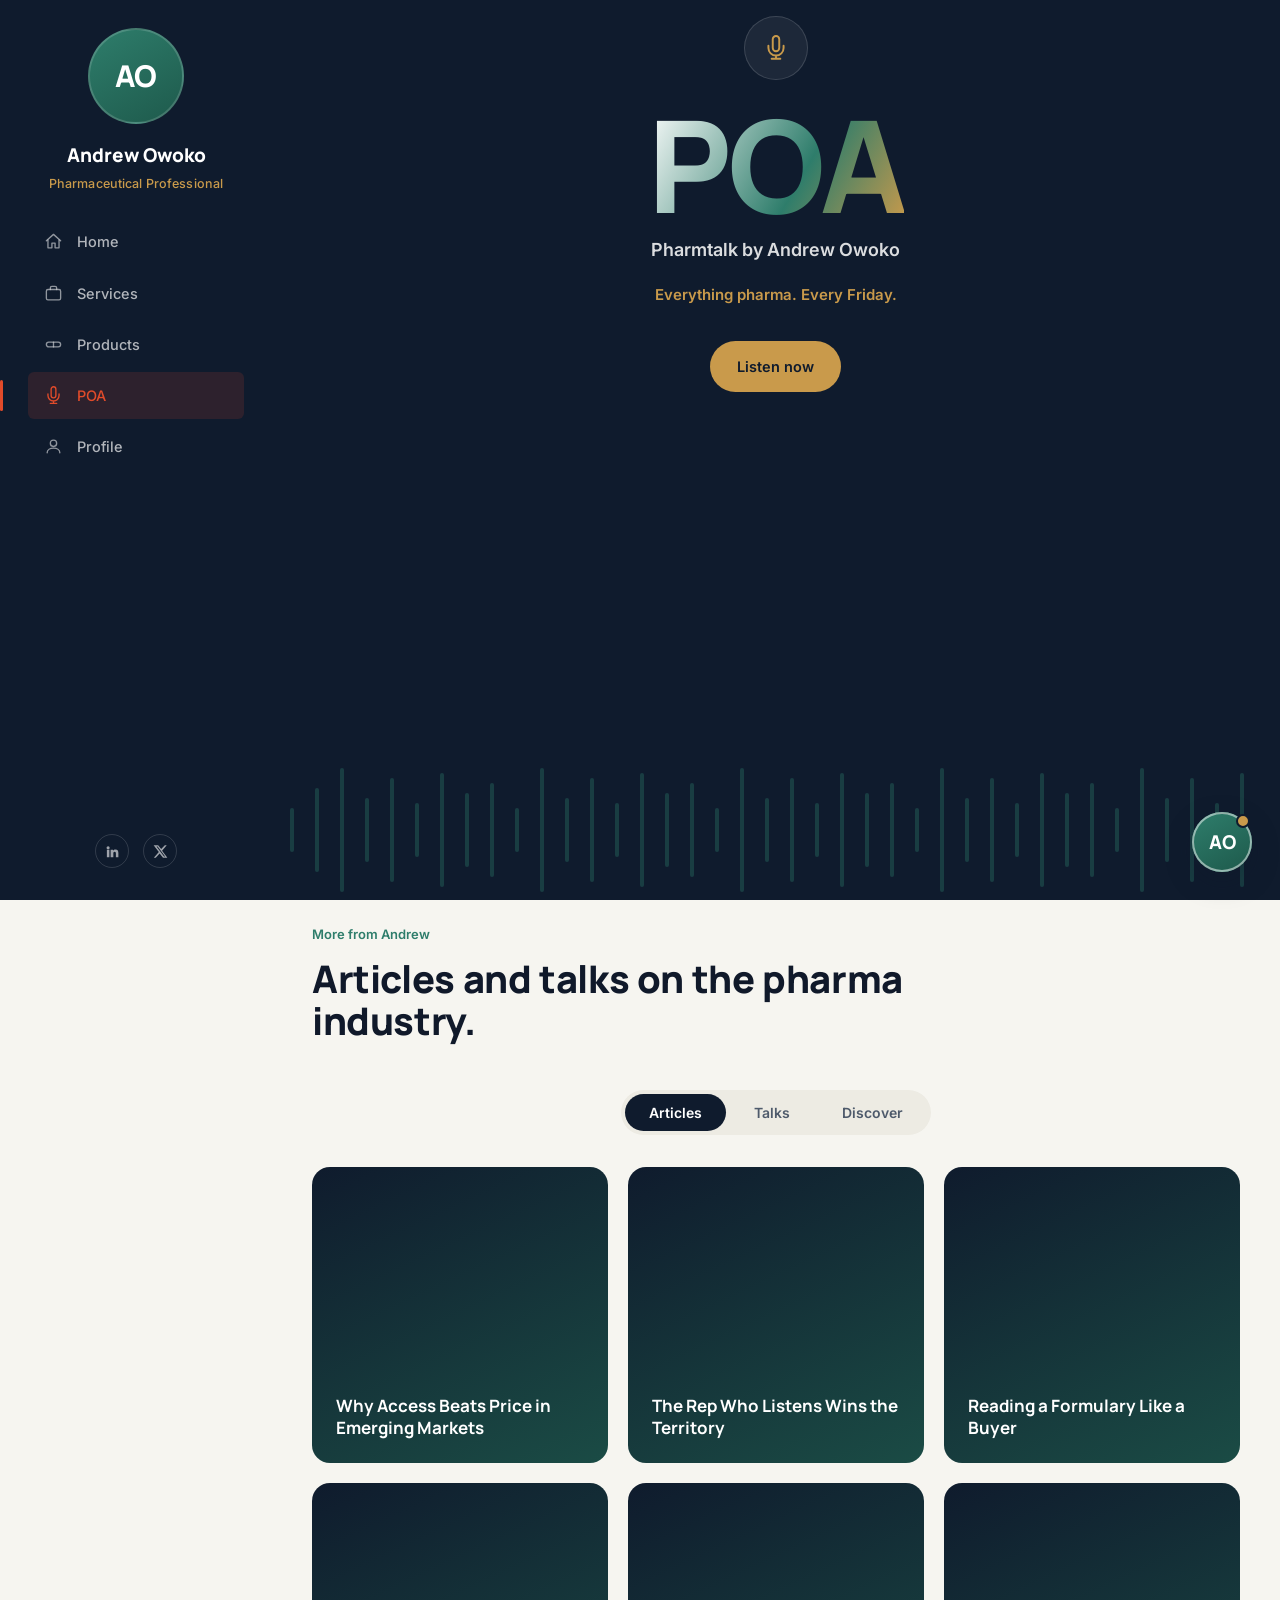
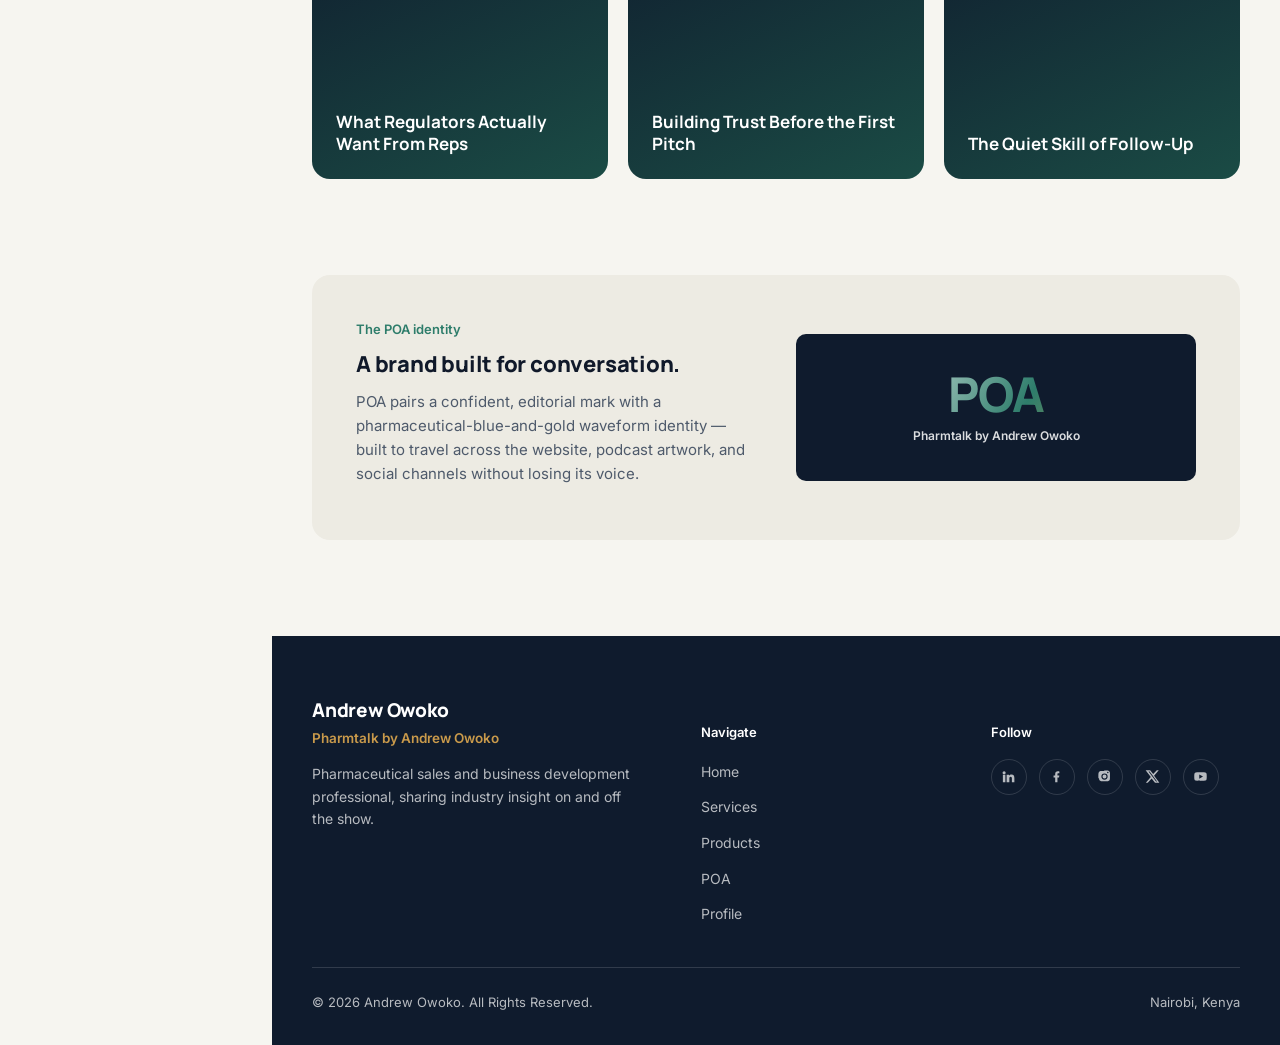
==== commit 1c27e6f7: "second commit" ====
--- a/poa.html
+++ b/poa.html
@@ -32,6 +32,7 @@
       <a href="services.html"><svg class="nav-icon" viewBox="0 0 24 24"><rect x="3" y="7" width="18" height="13" rx="2"/><path d="M8 7V5a2 2 0 012-2h4a2 2 0 012 2v2"/></svg>Services</a>
       <a href="products.html"><svg class="nav-icon" viewBox="0 0 24 24"><rect x="3" y="9" width="18" height="6" rx="3"/><line x1="12" y1="9" x2="12" y2="15"/></svg>Products</a>
       <a href="poa.html"><svg class="nav-icon" viewBox="0 0 24 24"><path d="M12 1a3 3 0 013 3v8a3 3 0 01-6 0V4a3 3 0 013-3z"/><path d="M19 10v2a7 7 0 01-14 0v-2M12 19v3M8 22h8"/></svg>POA</a>
+      <a href="profile.html"><svg class="nav-icon" viewBox="0 0 24 24"><circle cx="12" cy="8" r="4"/><path d="M4 20c0-4 4-6 8-6s8 2 8 6"/></svg>Profile</a>
     </nav>
     <div class="sidebar-foot">
       <a href="#" aria-label="LinkedIn"><svg viewBox="0 0 24 24" fill="currentColor"><path d="M4.98 3.5a2.5 2.5 0 11-.02 5.001A2.5 2.5 0 014.98 3.5zM3 9h4v12H3zM9 9h3.8v1.7h.05c.53-1 1.83-2.05 3.77-2.05 4.03 0 4.78 2.65 4.78 6.1V21h-4v-5.6c0-1.34-.02-3.07-1.87-3.07-1.87 0-2.16 1.46-2.16 2.97V21H9z"/></svg></a>
@@ -43,8 +44,9 @@
     <ul>
       <li><a href="index.html"><svg class="nav-icon" viewBox="0 0 24 24"><path d="M3 11l9-8 9 8"/><path d="M5 10v10h5v-6h4v6h5V10"/></svg><span>Home</span></a></li>
       <li><a href="services.html"><svg class="nav-icon" viewBox="0 0 24 24"><rect x="3" y="7" width="18" height="13" rx="2"/><path d="M8 7V5a2 2 0 012-2h4a2 2 0 012 2v2"/></svg><span>Services</span></a></li>
-      <li><a href="products.html"><svg class="nav-icon" viewBox="0 0 24 24"><rect x="3" y="9" width="18" height="6" rx="3"/><line x1="12" y1="9" x2="12" y2="15"/></svg><span>Products</span></a></li>
+      <li><a href="products.html"><svg class="nav-icon" viewBox="0 0 24 24"><circle cx="12" cy="12" r="8"/><line x1="4" y1="12" x2="20" y2="12"/></svg><span>Products</span></a></li>
       <li><a href="poa.html"><svg class="nav-icon" viewBox="0 0 24 24"><path d="M12 1a3 3 0 013 3v8a3 3 0 01-6 0V4a3 3 0 013-3z"/><path d="M19 10v2a7 7 0 01-14 0v-2M12 19v3M8 22h8"/></svg><span>POA</span></a></li>
+      <li><a href="profile.html"><svg class="nav-icon" viewBox="0 0 24 24"><circle cx="12" cy="8" r="4"/><path d="M4 20c0-4 4-6 8-6s8 2 8 6"/></svg><span>Profile</span></a></li>
     </ul>
   </nav>
 
@@ -252,9 +254,6 @@
             <span class="eyebrow">The POA identity</span>
             <h3>A brand built for conversation.</h3>
             <p>POA pairs a confident, editorial mark with a pharmaceutical-blue-and-gold waveform identity — built to travel across the website, podcast artwork, and social channels without losing its voice.</p>
-            <div class="brand-channels">
-              <span>Website</span><span>Podcast artwork</span><span>Social media</span><span>YouTube</span><span>Business cards</span>
-            </div>
           </div>
           <div class="brand-mark-block">
             <div class="poa-mark">POA</div>
@@ -282,6 +281,7 @@
           <li><a href="services.html">Services</a></li>
           <li><a href="products.html">Products</a></li>
           <li><a href="poa.html">POA</a></li>
+          <li><a href="profile.html">Profile</a></li>
         </ul>
       </div>
       <div class="footer-col">
@@ -315,28 +315,63 @@
       <div class="avatar">AO</div>
       <div class="chat-modal-id">
         <div class="name">Andrew Owoko</div>
-        <div class="status">Online</div>
+        <div class="status">Pharmtech</div>
       </div>
       <button class="chat-modal-close" data-chat-close aria-label="Close chat">
         <svg viewBox="0 0 24 24" fill="none" stroke="currentColor" stroke-width="2" stroke-linecap="round"><path d="M6 6l12 12M18 6L6 18"/></svg>
       </button>
     </div>
+    <div class="chat-modal-tabs">
+      <button class="chat-tab-btn active" type="button" data-chat-tab="chat">Chat</button>
+      <button class="chat-tab-btn" type="button" data-chat-tab="socials">Socials</button>
+    </div>
     <div class="chat-modal-body">
-      <div class="chat-typing" data-chat-typing><span></span><span></span><span></span></div>
-      <div class="chat-message" data-chat-message>Hi there, I trust you are well. Thank you for contacting Andrew Owoko.</div>
-      <div class="chat-actions" data-chat-actions>
-        <a class="chat-action" href="tel:+254700000000">
-          <span class="chat-action-icon"><svg viewBox="0 0 24 24"><path d="M22 16.9v3a2 2 0 01-2.2 2 19.8 19.8 0 01-8.6-3.1 19.5 19.5 0 01-6-6A19.8 19.8 0 012.1 4.2 2 2 0 014.1 2h3a2 2 0 012 1.7c.1 1 .3 2 .6 2.9a2 2 0 01-.4 2.1L8.1 9.9a16 16 0 006 6l1.2-1.2a2 2 0 012.1-.4c.9.3 1.9.5 2.9.6a2 2 0 011.7 2z"/></svg></span>
-          Call me
-        </a>
-        <a class="chat-action" href="mailto:malwike.tech@gmail.com">
-          <span class="chat-action-icon"><svg viewBox="0 0 24 24"><rect x="2" y="4" width="20" height="16" rx="2"/><path d="M2 7l10 6 10-6"/></svg></span>
-          Email me
-        </a>
-        <a class="chat-action" href="https://wa.me/254700000000" target="_blank" rel="noopener">
-          <span class="chat-action-icon"><svg viewBox="0 0 24 24"><path d="M21 11.5a8.5 8.5 0 01-12.4 7.6L3 20l1-5.4A8.5 8.5 0 1121 11.5z"/><path d="M8.5 9.5c.3 2.8 2.7 5.2 5.5 5.5"/></svg></span>
-          WhatsApp me
-        </a>
+      <div class="chat-tab-panel" data-chat-panel="chat">
+        <div class="chat-typing" data-chat-typing><span></span><span></span><span></span></div>
+        <div class="chat-message" data-chat-message>Hi there, I trust you are well. Thank you for contacting Andrew Owoko.</div>
+        <div class="chat-actions" data-chat-actions>
+          <a class="chat-action" href="tel:+254715325834">
+            <span class="chat-action-icon"><svg viewBox="0 0 24 24"><path d="M22 16.9v3a2 2 0 01-2.2 2 19.8 19.8 0 01-8.6-3.1 19.5 19.5 0 01-6-6A19.8 19.8 0 012.1 4.2 2 2 0 014.1 2h3a2 2 0 012 1.7c.1 1 .3 2 .6 2.9a2 2 0 01-.4 2.1L8.1 9.9a16 16 0 006 6l1.2-1.2a2 2 0 012.1-.4c.9.3 1.9.5 2.9.6a2 2 0 011.7 2z"/></svg></span>
+            Call me
+          </a>
+          <a class="chat-action" href="mailto:malwike.tech@gmail.com">
+            <span class="chat-action-icon"><svg viewBox="0 0 24 24"><rect x="2" y="4" width="20" height="16" rx="2"/><path d="M2 7l10 6 10-6"/></svg></span>
+            Email me
+          </a>
+          <a class="chat-action" href="https://wa.me/254715325834" target="_blank" rel="noopener">
+            <span class="chat-action-icon"><svg viewBox="0 0 24 24"><path d="M21 11.5a8.5 8.5 0 01-12.4 7.6L3 20l1-5.4A8.5 8.5 0 1121 11.5z"/><path d="M8.5 9.5c.3 2.8 2.7 5.2 5.5 5.5"/></svg></span>
+            DM
+          </a>
+        </div>
+      </div>
+      <div class="chat-tab-panel" data-chat-panel="socials" hidden>
+        <p class="chat-social-heading">Follow me on</p>
+        <div class="social-grid">
+          <a class="social-btn" href="#" aria-label="LinkedIn" target="_blank" rel="noopener">
+            <svg viewBox="0 0 24 24" fill="currentColor"><path d="M4.98 3.5a2.5 2.5 0 11-.02 5.001A2.5 2.5 0 014.98 3.5zM3 9h4v12H3zM9 9h3.8v1.7h.05c.53-1 1.83-2.05 3.77-2.05 4.03 0 4.78 2.65 4.78 6.1V21h-4v-5.6c0-1.34-.02-3.07-1.87-3.07-1.87 0-2.16 1.46-2.16 2.97V21H9z"/></svg>
+            <span>LinkedIn</span>
+          </a>
+          <a class="social-btn" href="#" aria-label="X (Twitter)" target="_blank" rel="noopener">
+            <svg viewBox="0 0 24 24" fill="currentColor"><path d="M18.9 2H22l-7.5 8.6L23 22h-7l-5.4-6.7L4.4 22H1.3l8-9.2L1 2h7.2l4.9 6.1L18.9 2zm-1.2 18h1.7L7.4 4H5.6l12.1 16z"/></svg>
+            <span>X</span>
+          </a>
+          <a class="social-btn" href="#" aria-label="Facebook" target="_blank" rel="noopener">
+            <svg viewBox="0 0 24 24" fill="currentColor"><path d="M13.5 21v-7.5H16l.5-3.2h-3V8.2c0-.93.26-1.56 1.6-1.56H16.6V3.8C16.3 3.76 15.3 3.68 14.1 3.68c-2.5 0-4.2 1.53-4.2 4.33v2.3H7.3v3.2h2.6V21z"/></svg>
+            <span>Facebook</span>
+          </a>
+          <a class="social-btn" href="#" aria-label="Instagram" target="_blank" rel="noopener">
+            <svg viewBox="0 0 24 24" fill="currentColor"><path d="M12 2.2c2.7 0 3 0 4.1.06 1 .05 1.7.2 2.1.36.5.2.9.44 1.3.85.4.4.65.8.85 1.3.16.4.32 1.06.36 2.1.06 1.1.06 1.4.06 4.1s0 3-.06 4.1c-.05 1-.2 1.7-.36 2.1-.2.5-.44.9-.85 1.3-.4.4-.8.65-1.3.85-.4.16-1.06.32-2.1.36-1.1.06-1.4.06-4.1.06s-3 0-4.1-.06c-1-.05-1.7-.2-2.1-.36-.5-.2-.9-.44-1.3-.85-.4-.4-.65-.8-.85-1.3-.16-.4-.32-1.06-.36-2.1C2.2 15 2.2 14.7 2.2 12s0-3 .06-4.1c.05-1 .2-1.7.36-2.1.2-.5.44-.9.85-1.3.4-.4.8-.65 1.3-.85.4-.16 1.06-.32 2.1-.36C7.9 3.2 8.2 3.2 11 3.2zM12 7a5 5 0 100 10 5 5 0 000-10zm0 8.2a3.2 3.2 0 110-6.4 3.2 3.2 0 010 6.4zm5.2-8.4a1.17 1.17 0 100-2.33 1.17 1.17 0 000 2.33z"/></svg>
+            <span>Instagram</span>
+          </a>
+          <a class="social-btn" href="#" aria-label="YouTube" target="_blank" rel="noopener">
+            <svg viewBox="0 0 24 24" fill="currentColor"><path d="M22 12s0-3.3-.4-4.8c-.24-.86-.9-1.53-1.76-1.77C18.3 5 12 5 12 5s-6.3 0-7.84.42c-.86.24-1.52.91-1.76 1.77C2 8.7 2 12 2 12s0 3.3.4 4.8c.24.86.9 1.5 1.76 1.75C5.7 19 12 19 12 19s6.3 0 7.84-.43a2.4 2.4 0 001.76-1.76C22 15.3 22 12 22 12zM10 15.4V8.6l6 3.4z"/></svg>
+            <span>YouTube</span>
+          </a>
+          <a class="social-btn" href="#" aria-label="TikTok" target="_blank" rel="noopener">
+            <svg viewBox="0 0 24 24" fill="currentColor"><path d="M16.5 3c.4 2.3 2 4 4.5 4.2v3c-1.6 0-3-.5-4.5-1.4v6.7a5.5 5.5 0 11-5.5-5.5c.3 0 .6 0 1 .1v3.1a2.4 2.4 0 102 2.4V3h2.5z"/></svg>
+            <span>TikTok</span>
+          </a>
+        </div>
       </div>
     </div>
   </div>
--- a/css/style.css
+++ b/css/style.css
@@ -32,7 +32,7 @@
 }
 
 *, *::before, *::after{ box-sizing: border-box; }
-html{ scroll-behavior: smooth; }
+html{ scroll-behavior: smooth; overflow-x: hidden; }
 @media (prefers-reduced-motion: reduce){
   html{ scroll-behavior: auto; }
   *, *::before, *::after{ animation-duration: 0.01ms !important; animation-iteration-count: 1 !important; transition-duration: 0.01ms !important; }
@@ -46,6 +46,8 @@
   font-size: 16px;
   line-height: 1.6;
   -webkit-font-smoothing: antialiased;
+  overflow-x: hidden;
+  max-width: 100vw;
 }
 
 img{ max-width: 100%; display: block; }
@@ -95,13 +97,13 @@
   display: flex;
   flex-direction: column;
   align-items: center;
-  padding: 44px 28px 32px;
+  padding: 28px 28px 32px;
   z-index: 200;
 }
 
 .sidebar-profile{
   text-align: center;
-  margin-bottom: 40px;
+  margin-bottom: 24px;
 }
 
 .avatar{
@@ -239,10 +241,14 @@
 }
 .bottom-nav ul{
   display: flex;
-  justify-content: space-around;
+  justify-content: space-between;
   align-items: center;
   width: 100%;
-  padding: 6px 6px 0;
+  padding: 6px 4px 0;
+}
+.bottom-nav li{
+  flex: 1;
+  min-width: 0;
 }
 .bottom-nav a{
   display: flex;
@@ -250,16 +256,19 @@
   align-items: center;
   justify-content: center;
   gap: 4px;
-  padding: 8px 14px 12px;
+  width: 100%;
+  padding: 8px 2px 10px;
   color: rgba(255,255,255,.6);
   font-family: var(--font-body);
-  font-size: 11px;
+  font-size: 10px;
   font-weight: 600;
   letter-spacing: .01em;
+  line-height: 1.15;
+  text-align: center;
 }
 .bottom-nav a.active{ color: var(--active); }
 .bottom-nav .nav-icon{
-  width: 21px; height: 21px;
+  width: 19px; height: 19px;
   stroke: currentColor;
   fill: none;
   stroke-width: 1.7;
@@ -335,6 +344,143 @@
 
 section{ padding: 96px 0; }
 .about-section{ padding: 24px 0 56px; }
+
+.simple-list{
+  list-style: none;
+  margin: 0;
+  padding: 0;
+  display: flex;
+  flex-direction: column;
+  gap: 12px;
+}
+.simple-list li{
+  position: relative;
+  padding-left: 26px;
+  font-size: 15px;
+  color: var(--ink-soft);
+  line-height: 1.5;
+}
+.simple-list li::before{
+  content: "";
+  position: absolute;
+  left: 0; top: 8px;
+  width: 8px; height: 8px;
+  border-radius: 50%;
+  background: var(--teal);
+}
+.simple-sublist{
+  list-style: none;
+  margin: 10px 0 0;
+  padding: 0;
+  display: flex;
+  flex-wrap: wrap;
+  gap: 8px;
+}
+.simple-sublist li,
+.simple-sublist span{
+  font-size: 12.5px;
+  font-weight: 600;
+  color: var(--teal-deep);
+  background: var(--teal-tint);
+  padding: 5px 12px;
+  border-radius: 999px;
+}
+.simple-sublist li::before{ content: none; }
+
+/* =========================================================
+   Profile page — LinkedIn-style cards
+   ========================================================= */
+.li-profile-page{
+  background: var(--paper-dim);
+  padding: 40px 0 72px;
+}
+.li-card{
+  background: var(--white);
+  border: 1px solid var(--line);
+  border-radius: var(--radius-l);
+  padding: 28px 32px;
+  margin-bottom: 20px;
+}
+.li-card-title{
+  font-size: 16px;
+  font-weight: 700;
+  margin-bottom: 14px;
+}
+.li-card-text{ color: var(--ink-soft); font-size: 15px; line-height: 1.6; }
+
+/* Cover + identity card */
+.li-cover-card{ padding: 0; overflow: hidden; }
+.li-cover{
+  height: 120px;
+  background: linear-gradient(120deg, var(--navy) 0%, var(--teal) 100%);
+}
+.li-card-body{ padding: 0 32px 28px; }
+.li-identity-body{ position: relative; }
+.li-avatar-wrap{ margin-top: -48px; margin-bottom: 14px; }
+.li-avatar-lg{
+  width: 96px; height: 96px;
+  font-size: 30px;
+  border: 4px solid var(--white);
+  box-shadow: 0 2px 8px rgba(16,25,42,.15);
+}
+.li-identity h1{ font-size: 24px; margin-bottom: 6px; }
+.li-headline{ font-size: 15px; color: var(--ink); font-weight: 500; margin-bottom: 8px; }
+.li-location{
+  display: flex;
+  align-items: center;
+  gap: 6px;
+  font-size: 13.5px;
+  color: var(--ink-soft);
+  margin-bottom: 8px;
+}
+.li-location svg{ width: 15px; height: 15px; flex-shrink: 0; color: var(--ink-faint); }
+.li-meta-row{ font-size: 13px; color: var(--ink-faint); margin-bottom: 18px; }
+.li-actions{ display: flex; gap: 10px; }
+
+/* Experience / Education entries */
+.li-entry{ display: flex; gap: 16px; }
+.li-entry-icon{
+  width: 44px; height: 44px;
+  border-radius: var(--radius-m);
+  background: var(--teal-tint);
+  display: flex; align-items: center; justify-content: center;
+  flex-shrink: 0;
+}
+.li-entry-icon svg{ width: 22px; height: 22px; color: var(--teal-deep); }
+.li-entry-body{ flex: 1; min-width: 0; }
+.li-entry-body h4{ font-size: 16px; margin-bottom: 4px; }
+.li-entry-meta{ font-size: 13.5px; color: var(--ink-soft); margin-bottom: 14px; }
+
+/* Skills */
+.li-skill-pills{ display: flex; flex-wrap: wrap; gap: 10px; }
+.li-skill-pills span{
+  font-size: 13.5px;
+  font-weight: 600;
+  color: var(--ink);
+  background: var(--paper-dim);
+  border: 1px solid var(--line);
+  padding: 8px 16px;
+  border-radius: 999px;
+}
+
+/* CTA card */
+.li-cta-card{
+  display: flex;
+  align-items: center;
+  justify-content: space-between;
+  gap: 20px;
+  flex-wrap: wrap;
+  margin-bottom: 0;
+}
+
+@media (max-width: 720px){
+  .li-card{ padding: 22px 20px; }
+  .li-card-body{ padding: 0 20px 22px; }
+  .li-avatar-wrap{ margin-top: -40px; }
+  .li-avatar-lg{ width: 80px; height: 80px; font-size: 26px; }
+  .li-entry{ flex-direction: column; gap: 12px; }
+  .li-cta-card{ flex-direction: column; align-items: flex-start; }
+}
 
 /* =========================================================
    Reveal-on-scroll (single orchestrated pattern)
@@ -616,6 +762,12 @@
   justify-content: flex-start;
   box-sizing: border-box;
 }
+.page-hero-tight{
+  min-height: auto;
+  padding-bottom: 0;
+}
+.products-section{ padding-top: 2em; }
+.services-section{ padding-top: 2em; }
 .page-hero .eyebrow{ color: var(--gold); }
 .page-hero h1{ font-size: clamp(32px, 4.2vw, 46px); margin-bottom: 16px; max-width: 700px; }
 .page-hero p{ color: rgba(255,255,255,.7); max-width: 560px; font-size: 17px; }
@@ -626,10 +778,13 @@
   gap: 24px;
 }
 .service-card{
+  aspect-ratio: 1;
+  display: flex;
+  flex-direction: column;
   background: var(--white);
   border: 1px solid var(--line);
   border-radius: var(--radius-l);
-  padding: 32px 28px;
+  overflow: hidden;
   transition: transform .25s var(--ease), box-shadow .25s var(--ease), border-color .25s var(--ease);
 }
 .service-card:hover{
@@ -637,26 +792,42 @@
   box-shadow: var(--shadow-card);
   border-color: var(--teal);
 }
-.service-icon{
-  width: 48px; height: 48px;
-  border-radius: var(--radius-m);
-  background: var(--teal-tint);
+.service-photo{
+  flex: 1;
+  min-height: 0;
+  background: linear-gradient(155deg, var(--teal-tint), var(--paper-dim));
   display: flex; align-items: center; justify-content: center;
-  margin-bottom: 22px;
-}
-.service-icon svg{ width: 24px; height: 24px; stroke: var(--teal-deep); }
-.service-card h3{ font-size: 18px; margin-bottom: 10px; }
-.service-card p{ color: var(--ink-soft); font-size: 14.5px; margin-bottom: 20px; }
-.service-link{
-  font-size: 13.5px;
-  font-weight: 600;
-  color: var(--teal-deep);
-  display: inline-flex;
-  align-items: center;
-  gap: 6px;
-}
-.service-link svg{ width: 14px; height: 14px; transition: transform .2s var(--ease); }
-.service-card:hover .service-link svg{ transform: translateX(3px); }
+}
+.service-photo svg{ width: 34%; height: 34%; max-width: 44px; max-height: 44px; stroke: var(--teal-deep); }
+.service-card-body{ padding: 14px 16px 16px; text-align: center; }
+.service-card-body h3{ font-size: 14.5px; margin-bottom: 12px; line-height: 1.3; }
+.service-card-actions{
+  display: flex;
+  gap: 8px;
+}
+.service-btn{
+  flex: 1;
+  border: none;
+  font-size: 11.5px;
+  font-weight: 700;
+  padding: 8px 6px;
+  border-radius: 999px;
+  transition: background .2s var(--ease), color .2s var(--ease);
+}
+.service-btn-contact{
+  background: var(--paper-dim);
+  color: var(--ink);
+}
+.service-btn-contact:hover{ background: var(--line); }
+.service-btn-more{
+  background: var(--teal);
+  color: var(--white);
+}
+.service-btn-more:hover{ background: var(--teal-deep); }
+
+/* Service "View More" modal — reuses product-modal structure */
+.service-modal-body p{ color: var(--ink-soft); font-size: 14.5px; margin-bottom: 22px; }
+.service-modal-body h3{ font-size: 21px; margin-bottom: 12px; }
 
 .process-strip{
   background: var(--paper-dim);
@@ -710,48 +881,127 @@
   gap: 24px;
 }
 .product-card{
+  aspect-ratio: 1;
+  display: flex;
+  flex-direction: column;
   background: var(--white);
   border: 1px solid var(--line);
   border-radius: var(--radius-l);
   overflow: hidden;
+  cursor: pointer;
   transition: opacity .3s var(--ease), transform .35s var(--ease), box-shadow .25s var(--ease);
 }
 .product-card:hover{ box-shadow: var(--shadow-card); transform: translateY(-4px); }
 .product-card.hidden{ display: none; }
 .product-media{
-  height: 160px;
+  flex: 1;
+  min-height: 0;
   background: linear-gradient(155deg, var(--teal-tint), var(--paper-dim));
   display: flex; align-items: center; justify-content: center;
   position: relative;
 }
-.product-media svg{ width: 46px; height: 46px; stroke: var(--teal-deep); }
+.product-media svg{ width: 40%; height: 40%; max-width: 52px; max-height: 52px; stroke: var(--teal-deep); }
 .product-cat-tag{
-  position: absolute; top: 14px; left: 14px;
+  position: absolute; top: 12px; left: 12px;
   background: var(--white);
-  font-size: 11.5px;
+  font-size: 10.5px;
   font-weight: 600;
   color: var(--teal-deep);
-  padding: 5px 11px;
-  border-radius: 999px;
-}
-.product-body{ padding: 22px 24px 26px; }
-.product-body h3{ font-size: 17px; margin-bottom: 6px; }
-.product-body .product-desc{ color: var(--ink-soft); font-size: 14px; margin-bottom: 14px; }
-.product-benefits{ display: flex; flex-wrap: wrap; gap: 6px; margin-bottom: 20px; }
-.product-benefits span{
-  font-size: 11.5px;
-  color: var(--ink-soft);
-  background: var(--paper-dim);
   padding: 4px 10px;
   border-radius: 999px;
 }
+.product-body{ padding: 14px 16px 16px; text-align: center; }
+.product-body h3{ font-size: 15px; margin-bottom: 10px; }
 .product-view{
-  font-size: 13.5px;
-  font-weight: 600;
+  border: none;
+  font-size: 12.5px;
+  font-weight: 700;
+  color: var(--white);
+  background: var(--teal);
+  padding: 8px 20px;
+  border-radius: 999px;
+  transition: background .2s var(--ease);
+}
+.product-card:hover .product-view{ background: var(--teal-deep); }
+
+/* Product modal */
+.product-modal-backdrop{
+  position: fixed; inset: 0;
+  background: rgba(16,25,42,.5);
+  z-index: 300;
+  opacity: 0;
+  visibility: hidden;
+  display: flex;
+  align-items: center;
+  justify-content: center;
+  padding: 24px;
+  transition: opacity .25s var(--ease), visibility .25s;
+}
+.product-modal-backdrop.open{ opacity: 1; visibility: visible; }
+.product-modal{
+  position: relative;
+  background: var(--white);
+  border-radius: var(--radius-l);
+  box-shadow: 0 30px 70px rgba(16,25,42,.4);
+  max-width: 640px;
+  width: 100%;
+  display: grid;
+  grid-template-columns: .85fr 1.15fr;
+  overflow: hidden;
+  transform: translateY(16px) scale(.98);
+  transition: transform .25s var(--ease);
+}
+.product-modal-backdrop.open .product-modal{ transform: translateY(0) scale(1); }
+.product-modal-media{
+  background: linear-gradient(155deg, var(--teal) 0%, var(--navy-soft) 130%);
+  display: flex;
+  align-items: center;
+  justify-content: center;
+  min-height: 220px;
+}
+.product-modal-media svg{ width: 30%; max-width: 64px; stroke: rgba(255,255,255,.9); }
+.product-modal-body{ padding: 32px; }
+.product-modal-cat{
+  display: inline-block;
+  font-size: 12px;
+  font-weight: 700;
+  letter-spacing: .02em;
   color: var(--teal-deep);
-  display: inline-flex;
-  align-items: center;
-  gap: 6px;
+  background: var(--teal-tint);
+  padding: 5px 12px;
+  border-radius: 999px;
+  margin-bottom: 14px;
+}
+.product-modal-body h3{ font-size: 21px; margin-bottom: 12px; }
+.product-modal-body p{ color: var(--ink-soft); font-size: 14.5px; margin-bottom: 22px; }
+.product-modal-actions{ display: flex; flex-wrap: wrap; gap: 10px; }
+.product-modal-close{
+  position: absolute;
+  top: 14px; right: 14px;
+  width: 32px; height: 32px;
+  border-radius: 50%;
+  border: none;
+  background: rgba(16,25,42,.5);
+  color: var(--white);
+  display: flex; align-items: center; justify-content: center;
+  z-index: 2;
+}
+.product-modal-close svg{ width: 14px; height: 14px; }
+
+@media (max-width: 900px){
+  .product-modal{ grid-template-columns: 1fr; max-height: 88vh; overflow-y: auto; }
+  .product-modal-media{ min-height: 160px; }
+  .product-modal-body{ padding: 24px; }
+}
+@media (max-width: 480px){
+  .products-grid{ grid-template-columns: repeat(2, 1fr); gap: 10px; }
+  .product-body{ padding: 10px 10px 12px; }
+  .product-body h3{ font-size: 13px; margin-bottom: 8px; }
+  .product-view{ padding: 7px 14px; font-size: 11.5px; }
+  .services-grid{ grid-template-columns: repeat(2, 1fr); gap: 10px; }
+  .service-card-body{ padding: 10px 10px 12px; }
+  .service-card-body h3{ font-size: 12.5px; margin-bottom: 8px; }
+  .service-btn{ padding: 7px 4px; font-size: 10.5px; }
 }
 
 /* =========================================================
@@ -818,12 +1068,13 @@
    ========================================================= */
 .content-hub{ padding-top: 24px; }
 .content-tabs{
-  display: inline-flex;
+  display: flex;
+  width: max-content;
   gap: 4px;
   padding: 4px;
   background: var(--paper-dim);
   border-radius: 999px;
-  margin-bottom: 32px;
+  margin: 0 auto 32px;
 }
 .tab-btn{
   border: none;
@@ -949,15 +1200,6 @@
 }
 .brand-panel h3{ font-size: 22px; margin-bottom: 14px; }
 .brand-panel p{ color: var(--ink-soft); font-size: 15px; margin-bottom: 10px; }
-.brand-channels{ display: flex; flex-wrap: wrap; gap: 10px; margin-top: 18px; }
-.brand-channels span{
-  font-size: 12.5px;
-  font-weight: 600;
-  color: var(--teal-deep);
-  background: var(--teal-tint);
-  padding: 6px 13px;
-  border-radius: 999px;
-}
 .brand-mark-block{
   background: var(--navy);
   border-radius: var(--radius-m);
@@ -1118,6 +1360,58 @@
 .chat-modal-close:hover{ background: rgba(255,255,255,.18); }
 .chat-modal-close svg{ width: 14px; height: 14px; }
 
+.chat-modal-tabs{
+  display: flex;
+  background: var(--navy);
+  padding: 0 20px;
+  gap: 4px;
+}
+.chat-tab-btn{
+  border: none;
+  background: transparent;
+  color: rgba(255,255,255,.6);
+  font-family: var(--font-body);
+  font-size: 13px;
+  font-weight: 600;
+  padding: 10px 4px;
+  border-bottom: 2px solid transparent;
+  transition: color .2s var(--ease), border-color .2s var(--ease);
+}
+.chat-tab-btn + .chat-tab-btn{ margin-left: 14px; }
+.chat-tab-btn.active{
+  color: var(--white);
+  border-bottom-color: var(--teal);
+}
+.chat-tab-panel[hidden]{ display: none; }
+
+.chat-social-heading{
+  font-size: 13px;
+  font-weight: 600;
+  color: var(--ink-soft);
+  margin-bottom: 12px;
+}
+.social-grid{
+  display: grid;
+  grid-template-columns: repeat(3, 1fr);
+  gap: 10px;
+}
+.social-btn{
+  display: flex;
+  flex-direction: column;
+  align-items: center;
+  gap: 8px;
+  padding: 16px 8px;
+  background: var(--white);
+  border: 1px solid var(--line);
+  border-radius: var(--radius-m);
+  font-size: 12px;
+  font-weight: 600;
+  color: var(--ink);
+  transition: border-color .2s var(--ease), transform .2s var(--ease), box-shadow .2s var(--ease);
+}
+.social-btn:hover{ border-color: var(--teal); transform: translateY(-2px); box-shadow: var(--shadow-card); }
+.social-btn svg{ width: 20px; height: 20px; color: var(--teal-deep); }
+
 .chat-modal-body{
   padding: 22px 20px 24px;
   background: var(--paper);
@@ -1225,6 +1519,9 @@
   .page-hero, .poa-hero{
     min-height: calc(100vh - 64px - 78px);
   }
+  .page-hero-tight{
+    min-height: auto;
+  }
   .hero-kicker{ margin-bottom: 10px; }
   .hero h1{ margin-bottom: 12px; }
   .hero-lede{ margin-bottom: 14px; }
@@ -1233,8 +1530,7 @@
 @media (max-width: 720px){
   .container{ padding: 0 22px; }
   section{ padding: 64px 0; }
-  .services-grid{ grid-template-columns: 1fr; }
-  .products-grid{ grid-template-columns: 1fr; }
+  .services-grid{ grid-template-columns: repeat(2, 1fr); }
   .process-row{ grid-template-columns: 1fr; }
   .stats-grid{ grid-template-columns: repeat(2, 1fr); gap: 24px; }
   .hero{ padding: 10px 0 36px; }
@@ -1242,4 +1538,8 @@
   .hero-ctas{ margin-bottom: 24px; }
   .hero-pulse{ display: none; }
   .poa-preview{ padding: 32px; }
-}
+  .footer-grid{ grid-template-columns: 1fr; gap: 32px; }
+  .footer-bottom{ flex-direction: column; align-items: flex-start; }
+  .content-tabs{ padding: 3px; gap: 2px; }
+  .tab-btn{ padding: 8px 14px; font-size: 12.5px; }
+}
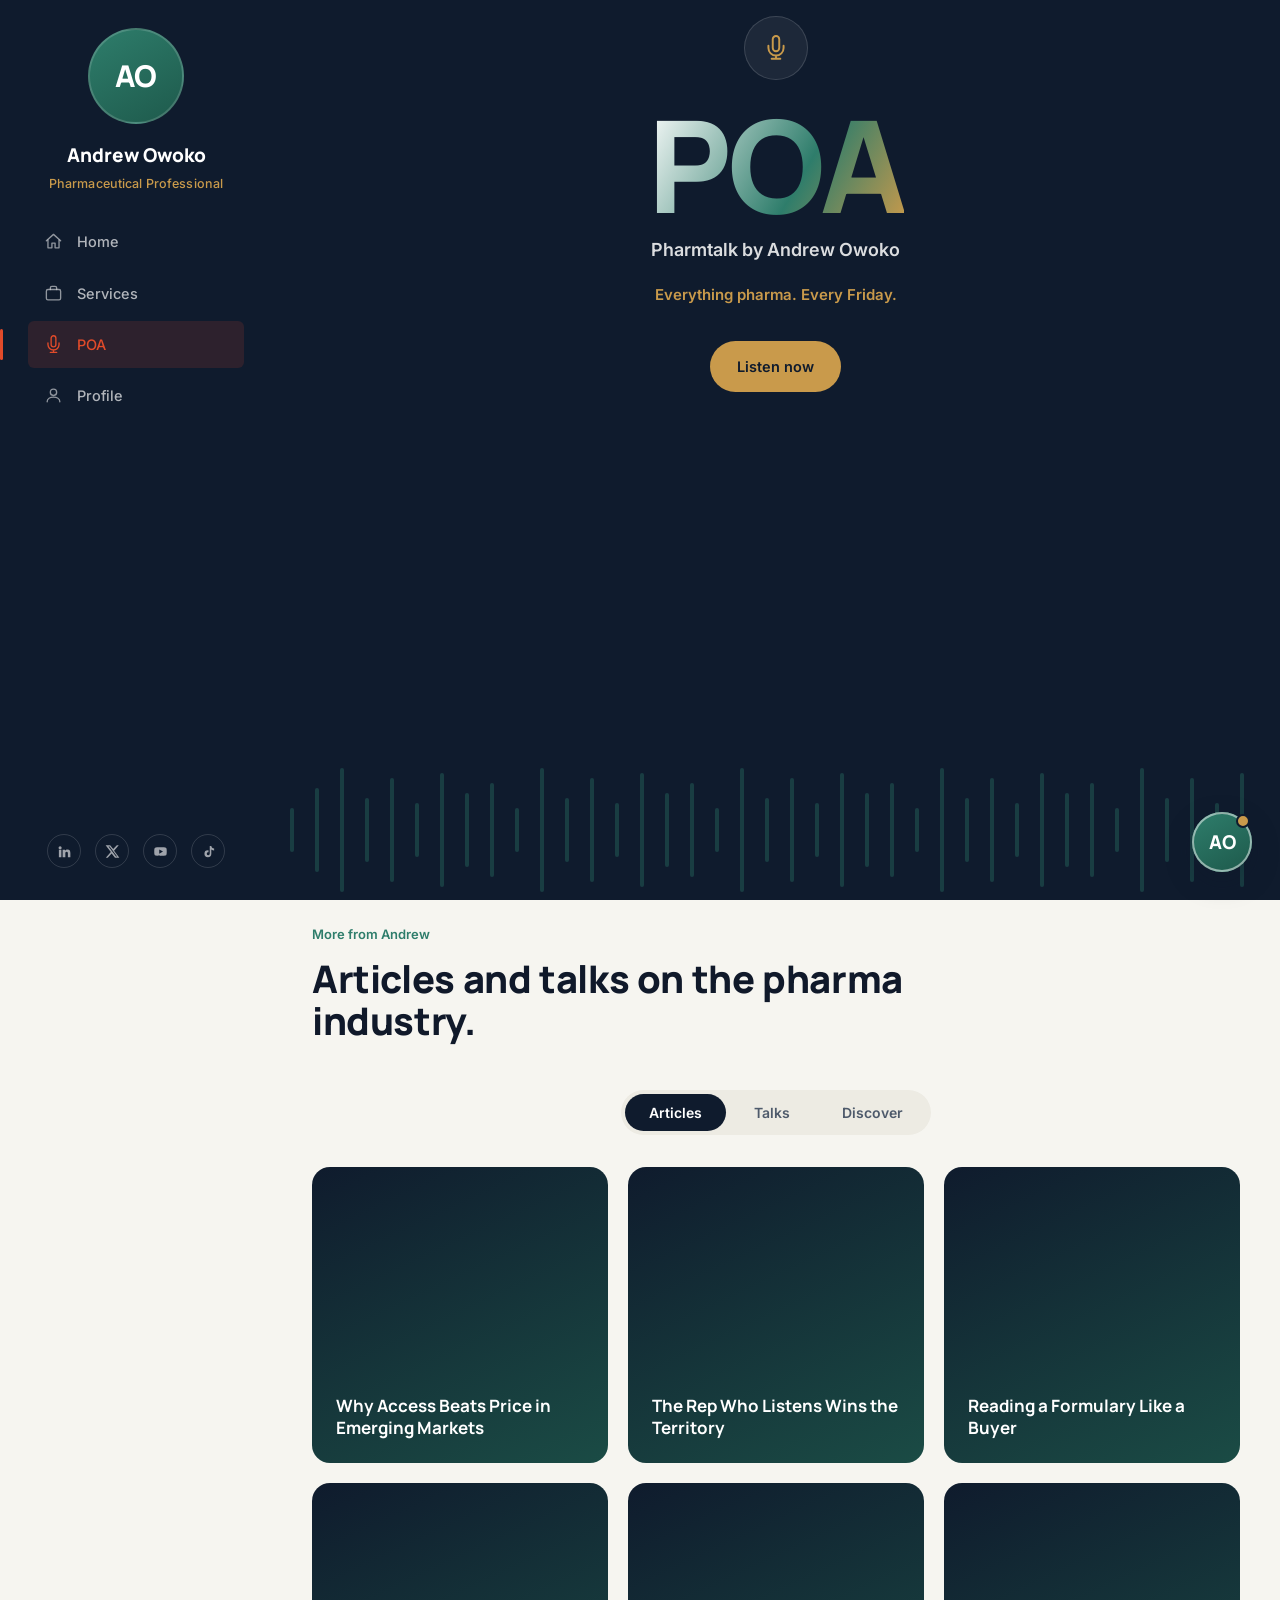
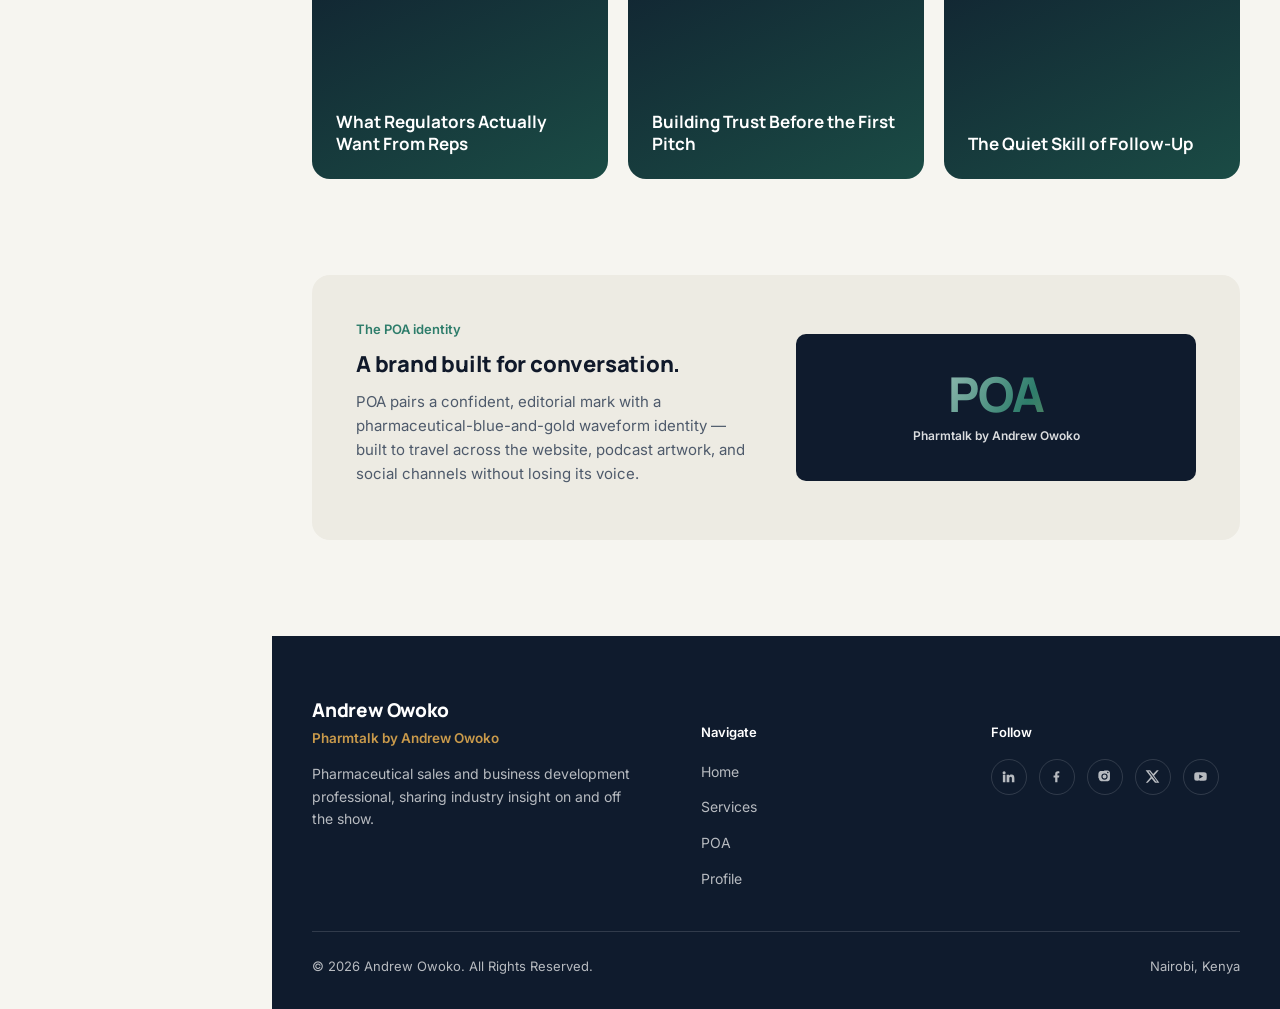
==== commit 558a94b6: "profile update" ====
--- a/poa.html
+++ b/poa.html
@@ -16,27 +16,28 @@
 
   <header class="mobile-bar">
     <div class="mobile-id">
-      <div class="avatar">AO</div>
+      <div class="avatar"><img src="https://placehold.co/200x200/2e7d6b/ffffff?text=AO&font=raleway" alt="Andrew Owoko" onerror="this.remove()">AO</div>
       <span>Andrew Owoko</span>
     </div>
   </header>
 
   <aside class="sidebar">
     <div class="sidebar-profile">
-      <div class="avatar">AO</div>
+      <div class="avatar"><img src="https://placehold.co/200x200/2e7d6b/ffffff?text=AO&font=raleway" alt="Andrew Owoko" onerror="this.remove()">AO</div>
       <div class="sidebar-name">Andrew Owoko</div>
       <div class="sidebar-tagline">Pharmaceutical Professional</div>
     </div>
     <nav class="sidebar-nav" aria-label="Primary">
       <a href="index.html"><svg class="nav-icon" viewBox="0 0 24 24"><path d="M3 11l9-8 9 8"/><path d="M5 10v10h5v-6h4v6h5V10"/></svg>Home</a>
       <a href="services.html"><svg class="nav-icon" viewBox="0 0 24 24"><rect x="3" y="7" width="18" height="13" rx="2"/><path d="M8 7V5a2 2 0 012-2h4a2 2 0 012 2v2"/></svg>Services</a>
-      <a href="products.html"><svg class="nav-icon" viewBox="0 0 24 24"><rect x="3" y="9" width="18" height="6" rx="3"/><line x1="12" y1="9" x2="12" y2="15"/></svg>Products</a>
       <a href="poa.html"><svg class="nav-icon" viewBox="0 0 24 24"><path d="M12 1a3 3 0 013 3v8a3 3 0 01-6 0V4a3 3 0 013-3z"/><path d="M19 10v2a7 7 0 01-14 0v-2M12 19v3M8 22h8"/></svg>POA</a>
       <a href="profile.html"><svg class="nav-icon" viewBox="0 0 24 24"><circle cx="12" cy="8" r="4"/><path d="M4 20c0-4 4-6 8-6s8 2 8 6"/></svg>Profile</a>
     </nav>
     <div class="sidebar-foot">
       <a href="#" aria-label="LinkedIn"><svg viewBox="0 0 24 24" fill="currentColor"><path d="M4.98 3.5a2.5 2.5 0 11-.02 5.001A2.5 2.5 0 014.98 3.5zM3 9h4v12H3zM9 9h3.8v1.7h.05c.53-1 1.83-2.05 3.77-2.05 4.03 0 4.78 2.65 4.78 6.1V21h-4v-5.6c0-1.34-.02-3.07-1.87-3.07-1.87 0-2.16 1.46-2.16 2.97V21H9z"/></svg></a>
       <a href="#" aria-label="X"><svg viewBox="0 0 24 24" fill="currentColor"><path d="M18.9 2H22l-7.5 8.6L23 22h-7l-5.4-6.7L4.4 22H1.3l8-9.2L1 2h7.2l4.9 6.1L18.9 2zm-1.2 18h1.7L7.4 4H5.6l12.1 16z"/></svg></a>
+      <a href="#" aria-label="YouTube"><svg viewBox="0 0 24 24" fill="currentColor"><path d="M22 12s0-3.3-.4-4.8c-.24-.86-.9-1.53-1.76-1.77C18.3 5 12 5 12 5s-6.3 0-7.84.42c-.86.24-1.52.91-1.76 1.77C2 8.7 2 12 2 12s0 3.3.4 4.8c.24.86.9 1.5 1.76 1.75C5.7 19 12 19 12 19s6.3 0 7.84-.43a2.4 2.4 0 001.76-1.76C22 15.3 22 12 22 12zM10 15.4V8.6l6 3.4z"/></svg></a>
+      <a href="#" aria-label="TikTok"><svg viewBox="0 0 24 24" fill="currentColor"><path d="M16.5 3c.4 2.3 2 4 4.5 4.2v3c-1.6 0-3-.5-4.5-1.4v6.7a5.5 5.5 0 11-5.5-5.5c.3 0 .6 0 1 .1v3.1a2.4 2.4 0 102 2.4V3h2.5z"/></svg></a>
     </div>
   </aside>
 
@@ -44,7 +45,6 @@
     <ul>
       <li><a href="index.html"><svg class="nav-icon" viewBox="0 0 24 24"><path d="M3 11l9-8 9 8"/><path d="M5 10v10h5v-6h4v6h5V10"/></svg><span>Home</span></a></li>
       <li><a href="services.html"><svg class="nav-icon" viewBox="0 0 24 24"><rect x="3" y="7" width="18" height="13" rx="2"/><path d="M8 7V5a2 2 0 012-2h4a2 2 0 012 2v2"/></svg><span>Services</span></a></li>
-      <li><a href="products.html"><svg class="nav-icon" viewBox="0 0 24 24"><circle cx="12" cy="12" r="8"/><line x1="4" y1="12" x2="20" y2="12"/></svg><span>Products</span></a></li>
       <li><a href="poa.html"><svg class="nav-icon" viewBox="0 0 24 24"><path d="M12 1a3 3 0 013 3v8a3 3 0 01-6 0V4a3 3 0 013-3z"/><path d="M19 10v2a7 7 0 01-14 0v-2M12 19v3M8 22h8"/></svg><span>POA</span></a></li>
       <li><a href="profile.html"><svg class="nav-icon" viewBox="0 0 24 24"><circle cx="12" cy="8" r="4"/><path d="M4 20c0-4 4-6 8-6s8 2 8 6"/></svg><span>Profile</span></a></li>
     </ul>
@@ -279,7 +279,6 @@
         <ul>
           <li><a href="index.html">Home</a></li>
           <li><a href="services.html">Services</a></li>
-          <li><a href="products.html">Products</a></li>
           <li><a href="poa.html">POA</a></li>
           <li><a href="profile.html">Profile</a></li>
         </ul>
@@ -305,14 +304,14 @@
 
 <!-- Chat with Andrew -->
 <button class="chat-bubble" data-chat-open aria-haspopup="dialog" aria-label="Chat with Andrew">
-  <div class="avatar">AO</div>
+  <div class="avatar"><img src="https://placehold.co/200x200/2e7d6b/ffffff?text=AO&font=raleway" alt="Andrew Owoko" onerror="this.remove()">AO</div>
   <span class="chat-bubble-dot" aria-hidden="true"></span>
 </button>
 
 <div class="chat-modal-backdrop" data-chat-backdrop>
   <div class="chat-modal" role="dialog" aria-modal="true" aria-label="Contact Andrew Owoko">
     <div class="chat-modal-header">
-      <div class="avatar">AO</div>
+      <div class="avatar"><img src="https://placehold.co/200x200/2e7d6b/ffffff?text=AO&font=raleway" alt="Andrew Owoko" onerror="this.remove()">AO</div>
       <div class="chat-modal-id">
         <div class="name">Andrew Owoko</div>
         <div class="status">Pharmtech</div>
@@ -397,4 +396,4 @@
 
 <script src="js/script.js"></script>
 </body>
-</html>
+</html>
--- a/css/style.css
+++ b/css/style.css
@@ -121,6 +121,14 @@
   color: var(--white);
   border: 2px solid rgba(255,255,255,.16);
   overflow: hidden;
+  position: relative;
+}
+.avatar img{
+  position: absolute;
+  inset: 0;
+  width: 100%;
+  height: 100%;
+  object-fit: cover;
 }
 .avatar img{ width: 100%; height: 100%; object-fit: cover; }
 
@@ -411,9 +419,11 @@
 /* Cover + identity card */
 .li-cover-card{ padding: 0; overflow: hidden; }
 .li-cover{
-  height: 120px;
+  height: 220px;
   background: linear-gradient(120deg, var(--navy) 0%, var(--teal) 100%);
-}
+  overflow: hidden;
+}
+.li-cover img{ width: 100%; height: 100%; object-fit: cover; }
 .li-card-body{ padding: 0 32px 28px; }
 .li-identity-body{ position: relative; }
 .li-avatar-wrap{ margin-top: -48px; margin-bottom: 14px; }
@@ -476,6 +486,7 @@
 @media (max-width: 720px){
   .li-card{ padding: 22px 20px; }
   .li-card-body{ padding: 0 20px 22px; }
+  .li-cover{ height: 170px; }
   .li-avatar-wrap{ margin-top: -40px; }
   .li-avatar-lg{ width: 80px; height: 80px; font-size: 26px; }
   .li-entry{ flex-direction: column; gap: 12px; }
@@ -508,13 +519,17 @@
 }
 @media (max-width: 900px){
   .hero{
+    height: calc(100vh - 64px);
+    height: calc(100dvh - 64px);
     background:
-      radial-gradient(circle at 82% 14%, rgba(46,125,107,.55), transparent 46%),
-      radial-gradient(circle at 8% 88%, rgba(201,154,75,.26), transparent 42%),
+      linear-gradient(180deg, rgba(10,20,33,.32) 0%, rgba(10,20,33,.78) 55%, rgba(10,20,33,.96) 100%),
+      radial-gradient(circle at 78% 16%, rgba(46,125,107,.55), transparent 48%),
+      radial-gradient(circle at 12% 86%, rgba(201,154,75,.28), transparent 46%),
       linear-gradient(165deg, #16273f 0%, #0f1b2d 60%, #0a141f 100%);
     background-size: cover;
     background-position: center;
-    padding: 6px 0 14px;
+    padding: 24px 0 32px;
+    justify-content: center;
   }
 }
 .hero::after{
@@ -560,6 +575,17 @@
   font-size: clamp(38px, 5vw, 58px);
   margin-bottom: 20px;
 }
+.hero h1.typing::after{
+  content: "";
+  display: inline-block;
+  width: 3px;
+  height: .9em;
+  background: currentColor;
+  margin-left: 3px;
+  vertical-align: -0.08em;
+  animation: caretBlink .8s step-end infinite;
+}
+@keyframes caretBlink{ 50%{ opacity: 0; } }
 .hero h1 em{
   font-style: normal;
   color: var(--teal);
@@ -571,6 +597,20 @@
   max-width: 520px;
   margin-bottom: 24px;
 }
+.hero-lede-mobile{ display: none; }
+@media (max-width: 900px){
+  .hero-lede{ display: none; }
+  .hero-lede-mobile{
+    display: block;
+    background: var(--paper);
+    padding: 28px 0 4px;
+  }
+  .hero-lede-mobile p{
+    color: var(--ink-soft);
+    font-size: 15.5px;
+    line-height: 1.6;
+  }
+}
 /* CTA "tablet" — three medicinal-colored segments in one row */
 .cta-tablet{
   display: flex;
@@ -579,15 +619,7 @@
   box-shadow: 0 12px 30px rgba(0,0,0,.28);
   width: 100%;
 }
-.hero-ctas-mobile{ display: none; }
 .hero-avatar-mobile{ display: none; }
-@media (max-width: 900px){
-  .hero-ctas-mobile{
-    display: flex;
-    flex-basis: 100%;
-    margin-top: 6px;
-  }
-}
 .med-pill-btn{
   flex: 1;
   text-align: center;
@@ -797,12 +829,25 @@
   min-height: 0;
   background: linear-gradient(155deg, var(--teal-tint), var(--paper-dim));
   display: flex; align-items: center; justify-content: center;
+  position: relative;
 }
 .service-photo svg{ width: 34%; height: 34%; max-width: 44px; max-height: 44px; stroke: var(--teal-deep); }
+.card-eye-badge{
+  position: absolute;
+  top: 10px; right: 10px;
+  width: 26px; height: 26px;
+  border-radius: 50%;
+  background: rgba(255,255,255,.92);
+  display: flex; align-items: center; justify-content: center;
+  box-shadow: 0 2px 6px rgba(16,25,42,.15);
+  z-index: 1;
+}
+.card-eye-badge svg{ width: 14px; height: 14px; stroke: var(--teal-deep); }
 .service-card-body{ padding: 14px 16px 16px; text-align: center; }
 .service-card-body h3{ font-size: 14.5px; margin-bottom: 12px; line-height: 1.3; }
 .service-card-actions{
   display: flex;
+  justify-content: center;
   gap: 8px;
 }
 .service-btn{
@@ -813,17 +858,21 @@
   padding: 8px 6px;
   border-radius: 999px;
   transition: background .2s var(--ease), color .2s var(--ease);
+  text-decoration: none;
+  text-align: center;
 }
 .service-btn-contact{
   background: var(--paper-dim);
   color: var(--ink);
-}
+  display: flex;
+  align-items: center;
+  justify-content: center;
+  flex: 0 0 auto;
+  width: 34px;
+  padding: 8px;
+}
+.service-btn-contact svg{ width: 16px; height: 16px; }
 .service-btn-contact:hover{ background: var(--line); }
-.service-btn-more{
-  background: var(--teal);
-  color: var(--white);
-}
-.service-btn-more:hover{ background: var(--teal-deep); }
 
 /* Service "View More" modal — reuses product-modal structure */
 .service-modal-body p{ color: var(--ink-soft); font-size: 14.5px; margin-bottom: 22px; }
@@ -899,8 +948,10 @@
   background: linear-gradient(155deg, var(--teal-tint), var(--paper-dim));
   display: flex; align-items: center; justify-content: center;
   position: relative;
+  overflow: hidden;
 }
 .product-media svg{ width: 40%; height: 40%; max-width: 52px; max-height: 52px; stroke: var(--teal-deep); }
+.product-media img{ width: 100%; height: 100%; object-fit: cover; }
 .product-cat-tag{
   position: absolute; top: 12px; left: 12px;
   background: var(--white);
@@ -912,17 +963,6 @@
 }
 .product-body{ padding: 14px 16px 16px; text-align: center; }
 .product-body h3{ font-size: 15px; margin-bottom: 10px; }
-.product-view{
-  border: none;
-  font-size: 12.5px;
-  font-weight: 700;
-  color: var(--white);
-  background: var(--teal);
-  padding: 8px 20px;
-  border-radius: 999px;
-  transition: background .2s var(--ease);
-}
-.product-card:hover .product-view{ background: var(--teal-deep); }
 
 /* Product modal */
 .product-modal-backdrop{
@@ -958,8 +998,10 @@
   align-items: center;
   justify-content: center;
   min-height: 220px;
+  overflow: hidden;
 }
 .product-modal-media svg{ width: 30%; max-width: 64px; stroke: rgba(255,255,255,.9); }
+.product-modal-media img{ width: 100%; height: 100%; object-fit: cover; }
 .product-modal-body{ padding: 32px; }
 .product-modal-cat{
   display: inline-block;
@@ -974,7 +1016,11 @@
 }
 .product-modal-body h3{ font-size: 21px; margin-bottom: 12px; }
 .product-modal-body p{ color: var(--ink-soft); font-size: 14.5px; margin-bottom: 22px; }
-.product-modal-actions{ display: flex; flex-wrap: wrap; gap: 10px; }
+.product-modal-actions{
+  display: flex;
+  gap: 20px;
+}
+.product-modal-actions .chat-action{ flex: 1; }
 .product-modal-close{
   position: absolute;
   top: 14px; right: 14px;
@@ -992,16 +1038,6 @@
   .product-modal{ grid-template-columns: 1fr; max-height: 88vh; overflow-y: auto; }
   .product-modal-media{ min-height: 160px; }
   .product-modal-body{ padding: 24px; }
-}
-@media (max-width: 480px){
-  .products-grid{ grid-template-columns: repeat(2, 1fr); gap: 10px; }
-  .product-body{ padding: 10px 10px 12px; }
-  .product-body h3{ font-size: 13px; margin-bottom: 8px; }
-  .product-view{ padding: 7px 14px; font-size: 11.5px; }
-  .services-grid{ grid-template-columns: repeat(2, 1fr); gap: 10px; }
-  .service-card-body{ padding: 10px 10px 12px; }
-  .service-card-body h3{ font-size: 12.5px; margin-bottom: 8px; }
-  .service-btn{ padding: 7px 4px; font-size: 10.5px; }
 }
 
 /* =========================================================
@@ -1530,7 +1566,11 @@
 @media (max-width: 720px){
   .container{ padding: 0 22px; }
   section{ padding: 64px 0; }
-  .services-grid{ grid-template-columns: repeat(2, 1fr); }
+  .services-grid{ grid-template-columns: 1fr; max-width: 340px; margin: 0 auto; }
+  .products-grid{ grid-template-columns: 1fr; max-width: 340px; margin: 0 auto; }
+  .service-card-body h3{ font-size: 17px; margin-bottom: 14px; }
+  .service-btn{ padding: 11px 10px; font-size: 13.5px; }
+  .product-body h3{ font-size: 17px; margin-bottom: 14px; }
   .process-row{ grid-template-columns: 1fr; }
   .stats-grid{ grid-template-columns: repeat(2, 1fr); gap: 24px; }
   .hero{ padding: 10px 0 36px; }
@@ -1542,4 +1582,6 @@
   .footer-bottom{ flex-direction: column; align-items: flex-start; }
   .content-tabs{ padding: 3px; gap: 2px; }
   .tab-btn{ padding: 8px 14px; font-size: 12.5px; }
-}
+  .content-grid{ grid-template-columns: repeat(2, 1fr); gap: 12px; }
+  .content-card{ padding: 14px; font-size: 13.5px; }
+}
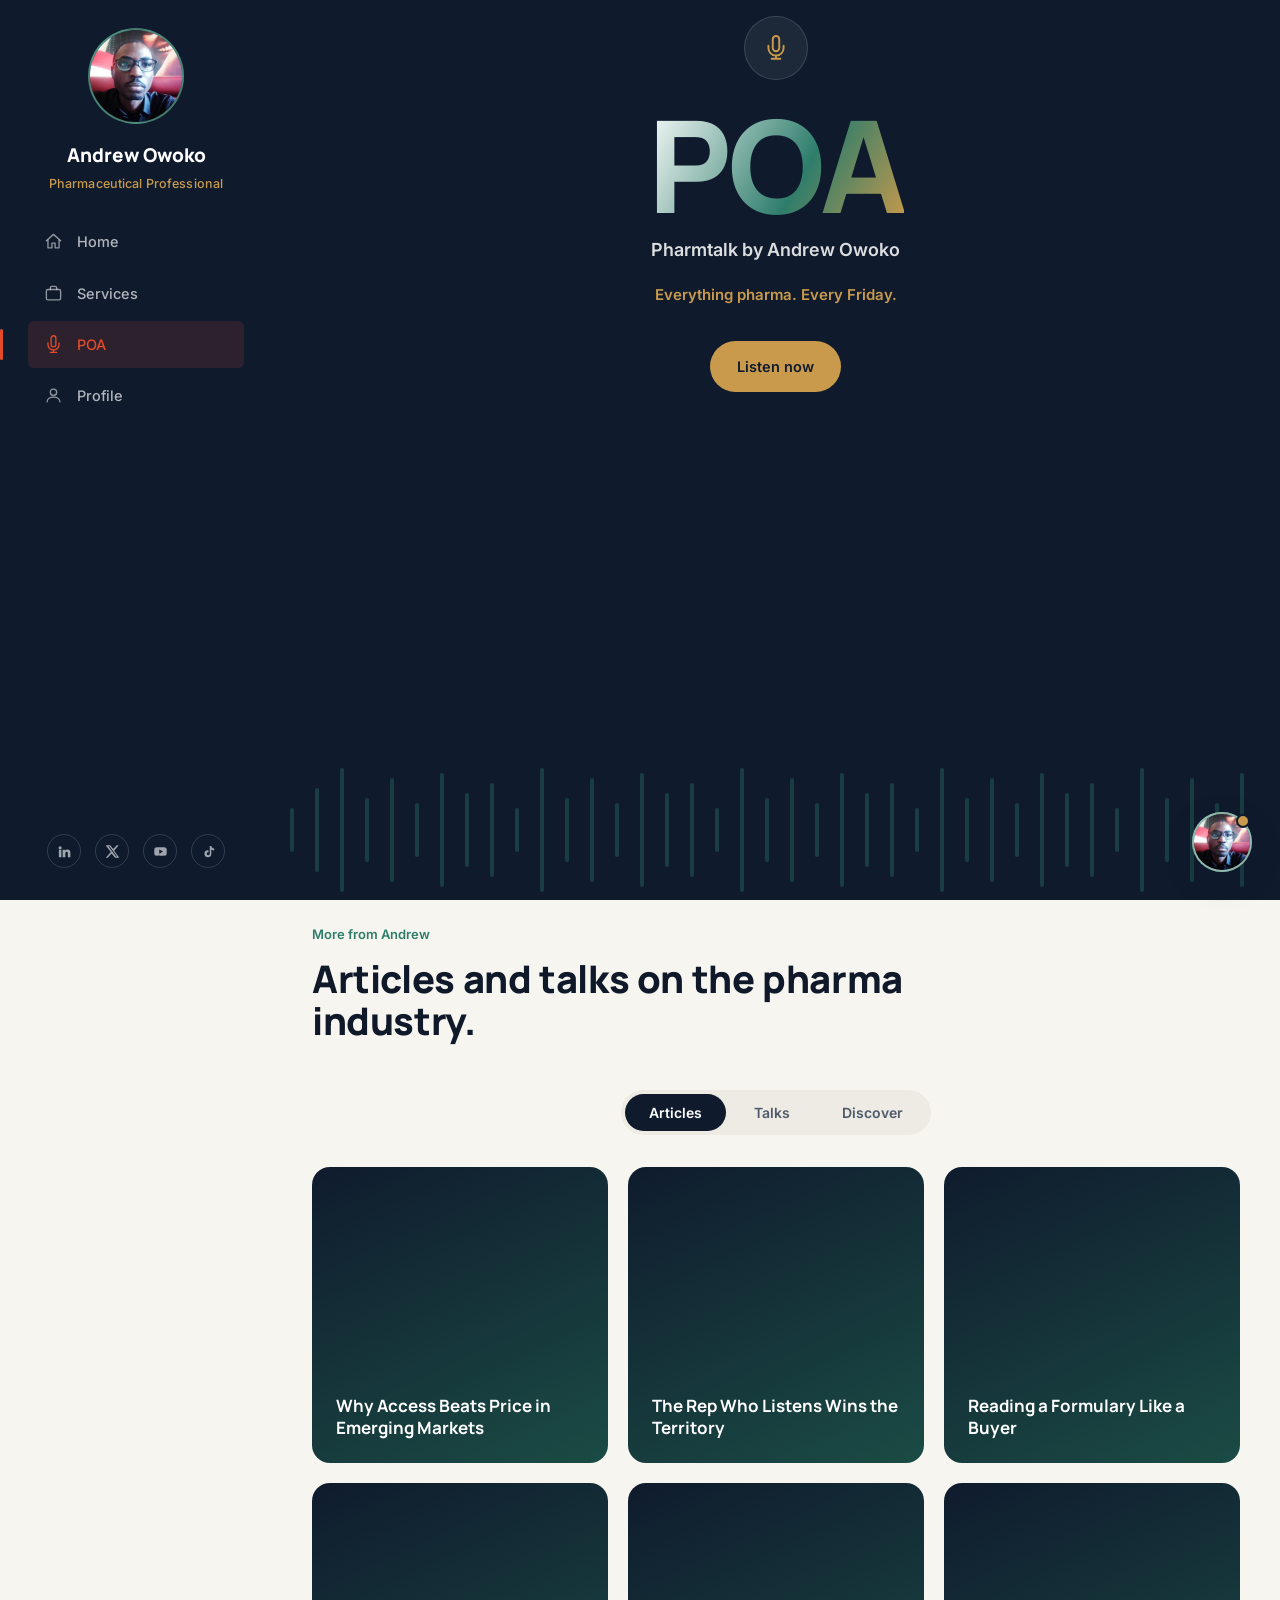
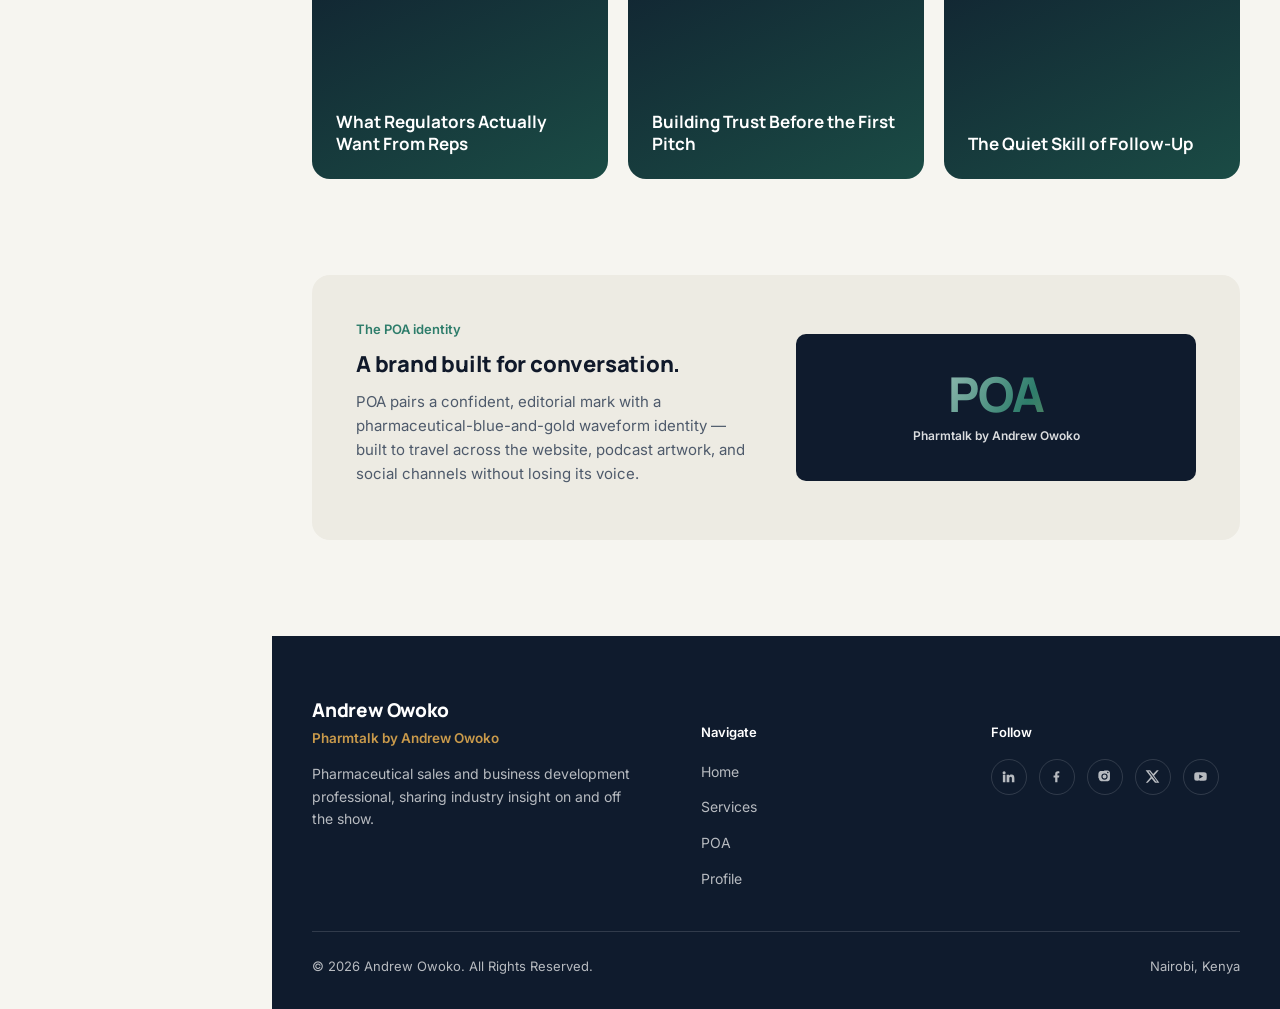
==== commit b6e71f7e: "profile update" ====
--- a/poa.html
+++ b/poa.html
@@ -16,14 +16,14 @@
 
   <header class="mobile-bar">
     <div class="mobile-id">
-      <div class="avatar"><img src="https://placehold.co/200x200/2e7d6b/ffffff?text=AO&font=raleway" alt="Andrew Owoko" onerror="this.remove()">AO</div>
+      <div class="avatar"><img src="images/andrew-owoko-official.jpg" alt="Andrew Owoko" onerror="this.remove()">AO</div>
       <span>Andrew Owoko</span>
     </div>
   </header>
 
   <aside class="sidebar">
     <div class="sidebar-profile">
-      <div class="avatar"><img src="https://placehold.co/200x200/2e7d6b/ffffff?text=AO&font=raleway" alt="Andrew Owoko" onerror="this.remove()">AO</div>
+      <div class="avatar"><img src="images/andrew-owoko-official.jpg" alt="Andrew Owoko" onerror="this.remove()">AO</div>
       <div class="sidebar-name">Andrew Owoko</div>
       <div class="sidebar-tagline">Pharmaceutical Professional</div>
     </div>
@@ -304,14 +304,14 @@
 
 <!-- Chat with Andrew -->
 <button class="chat-bubble" data-chat-open aria-haspopup="dialog" aria-label="Chat with Andrew">
-  <div class="avatar"><img src="https://placehold.co/200x200/2e7d6b/ffffff?text=AO&font=raleway" alt="Andrew Owoko" onerror="this.remove()">AO</div>
+  <div class="avatar"><img src="images/andrew-owoko-official.jpg" alt="Andrew Owoko" onerror="this.remove()">AO</div>
   <span class="chat-bubble-dot" aria-hidden="true"></span>
 </button>
 
 <div class="chat-modal-backdrop" data-chat-backdrop>
   <div class="chat-modal" role="dialog" aria-modal="true" aria-label="Contact Andrew Owoko">
     <div class="chat-modal-header">
-      <div class="avatar"><img src="https://placehold.co/200x200/2e7d6b/ffffff?text=AO&font=raleway" alt="Andrew Owoko" onerror="this.remove()">AO</div>
+      <div class="avatar"><img src="images/andrew-owoko-official.jpg" alt="Andrew Owoko" onerror="this.remove()">AO</div>
       <div class="chat-modal-id">
         <div class="name">Andrew Owoko</div>
         <div class="status">Pharmtech</div>
--- a/css/style.css
+++ b/css/style.css
@@ -493,6 +493,150 @@
   .li-cta-card{ flex-direction: column; align-items: flex-start; }
 }
 
+/* Achievement gallery — "story" circles */
+.story-row{
+  display: flex;
+  gap: 20px;
+  margin-top: 22px;
+  padding-top: 20px;
+  border-top: 1px solid var(--line);
+  flex-wrap: wrap;
+}
+.story-item{
+  display: flex;
+  flex-direction: column;
+  align-items: center;
+  gap: 8px;
+  width: 78px;
+  background: none;
+  border: none;
+  padding: 0;
+  cursor: pointer;
+  font-family: var(--font-body);
+}
+.story-ring{
+  width: 68px;
+  height: 68px;
+  border-radius: 50%;
+  padding: 3px;
+  background: linear-gradient(135deg, var(--gold) 0%, var(--teal) 100%);
+  display: flex;
+  align-items: center;
+  justify-content: center;
+  transition: transform .2s var(--ease);
+}
+.story-item:hover .story-ring{ transform: scale(1.06); }
+.story-ring img{
+  width: 100%;
+  height: 100%;
+  border-radius: 50%;
+  object-fit: cover;
+  border: 2px solid var(--white);
+  display: block;
+}
+.story-label{
+  font-size: 11.5px;
+  font-weight: 600;
+  color: var(--ink-soft);
+  text-align: center;
+  line-height: 1.3;
+}
+
+/* Story viewer modal */
+.story-modal-backdrop{
+  position: fixed;
+  inset: 0;
+  background: rgba(8,12,20,.85);
+  display: flex;
+  align-items: center;
+  justify-content: center;
+  opacity: 0;
+  visibility: hidden;
+  transition: opacity .25s var(--ease);
+  z-index: 200;
+  padding: 24px;
+}
+.story-modal-backdrop.open{ opacity: 1; visibility: visible; }
+.story-modal{
+  position: relative;
+  width: 100%;
+  max-width: 380px;
+  aspect-ratio: 9 / 14;
+  max-height: 86vh;
+  border-radius: var(--radius-l);
+  overflow: hidden;
+  background: var(--navy);
+  transform: translateY(14px) scale(.98);
+  transition: transform .25s var(--ease);
+}
+.story-modal-backdrop.open .story-modal{ transform: translateY(0) scale(1); }
+.story-modal-image{
+  width: 100%;
+  height: 100%;
+  object-fit: cover;
+  display: block;
+}
+.story-progress{
+  position: absolute;
+  top: 12px; left: 12px; right: 12px;
+  display: flex;
+  gap: 5px;
+  z-index: 2;
+}
+.story-progress span{
+  flex: 1;
+  height: 3px;
+  border-radius: 999px;
+  background: rgba(255,255,255,.32);
+  overflow: hidden;
+}
+.story-progress span::after{
+  content: "";
+  display: block;
+  height: 100%;
+  width: 0%;
+  background: var(--white);
+  border-radius: 999px;
+}
+.story-progress span.done::after{ width: 100%; }
+.story-modal-caption{
+  position: absolute;
+  left: 16px;
+  bottom: 16px;
+  z-index: 2;
+  color: var(--white);
+  font-size: 14px;
+  font-weight: 700;
+  text-shadow: 0 2px 8px rgba(0,0,0,.5);
+}
+.story-modal-close{
+  position: absolute;
+  top: 22px; right: 12px;
+  z-index: 3;
+  width: 30px; height: 30px;
+  border-radius: 50%;
+  background: rgba(0,0,0,.35);
+  color: var(--white);
+  display: flex;
+  align-items: center;
+  justify-content: center;
+  border: none;
+  cursor: pointer;
+}
+.story-modal-close svg{ width: 14px; height: 14px; }
+.story-modal-zone{
+  position: absolute;
+  top: 0;
+  bottom: 0;
+  width: 32%;
+  background: none;
+  border: none;
+  cursor: pointer;
+  z-index: 1;
+}
+.story-modal-zone-prev{ left: 0; }
+.story-modal-zone-next{ right: 0; }
+
 /* =========================================================
    Reveal-on-scroll (single orchestrated pattern)
    ========================================================= */
@@ -679,6 +823,25 @@
   font-weight: 800;
   font-size: 96px;
   color: rgba(255,255,255,.9);
+}
+.portrait-bg{
+  position: absolute;
+  inset: 0;
+  width: 100%;
+  height: 100%;
+  object-fit: cover;
+  z-index: 0;
+}
+.portrait-photo{
+  position: absolute;
+  inset: 0;
+  margin: auto;
+  z-index: 1;
+  width: 220px;
+  height: 220px;
+  border-radius: 50%;
+  object-fit: cover;
+  border: 4px solid rgba(255,255,255,.16);
 }
 .portrait-tag{
   position: absolute;
